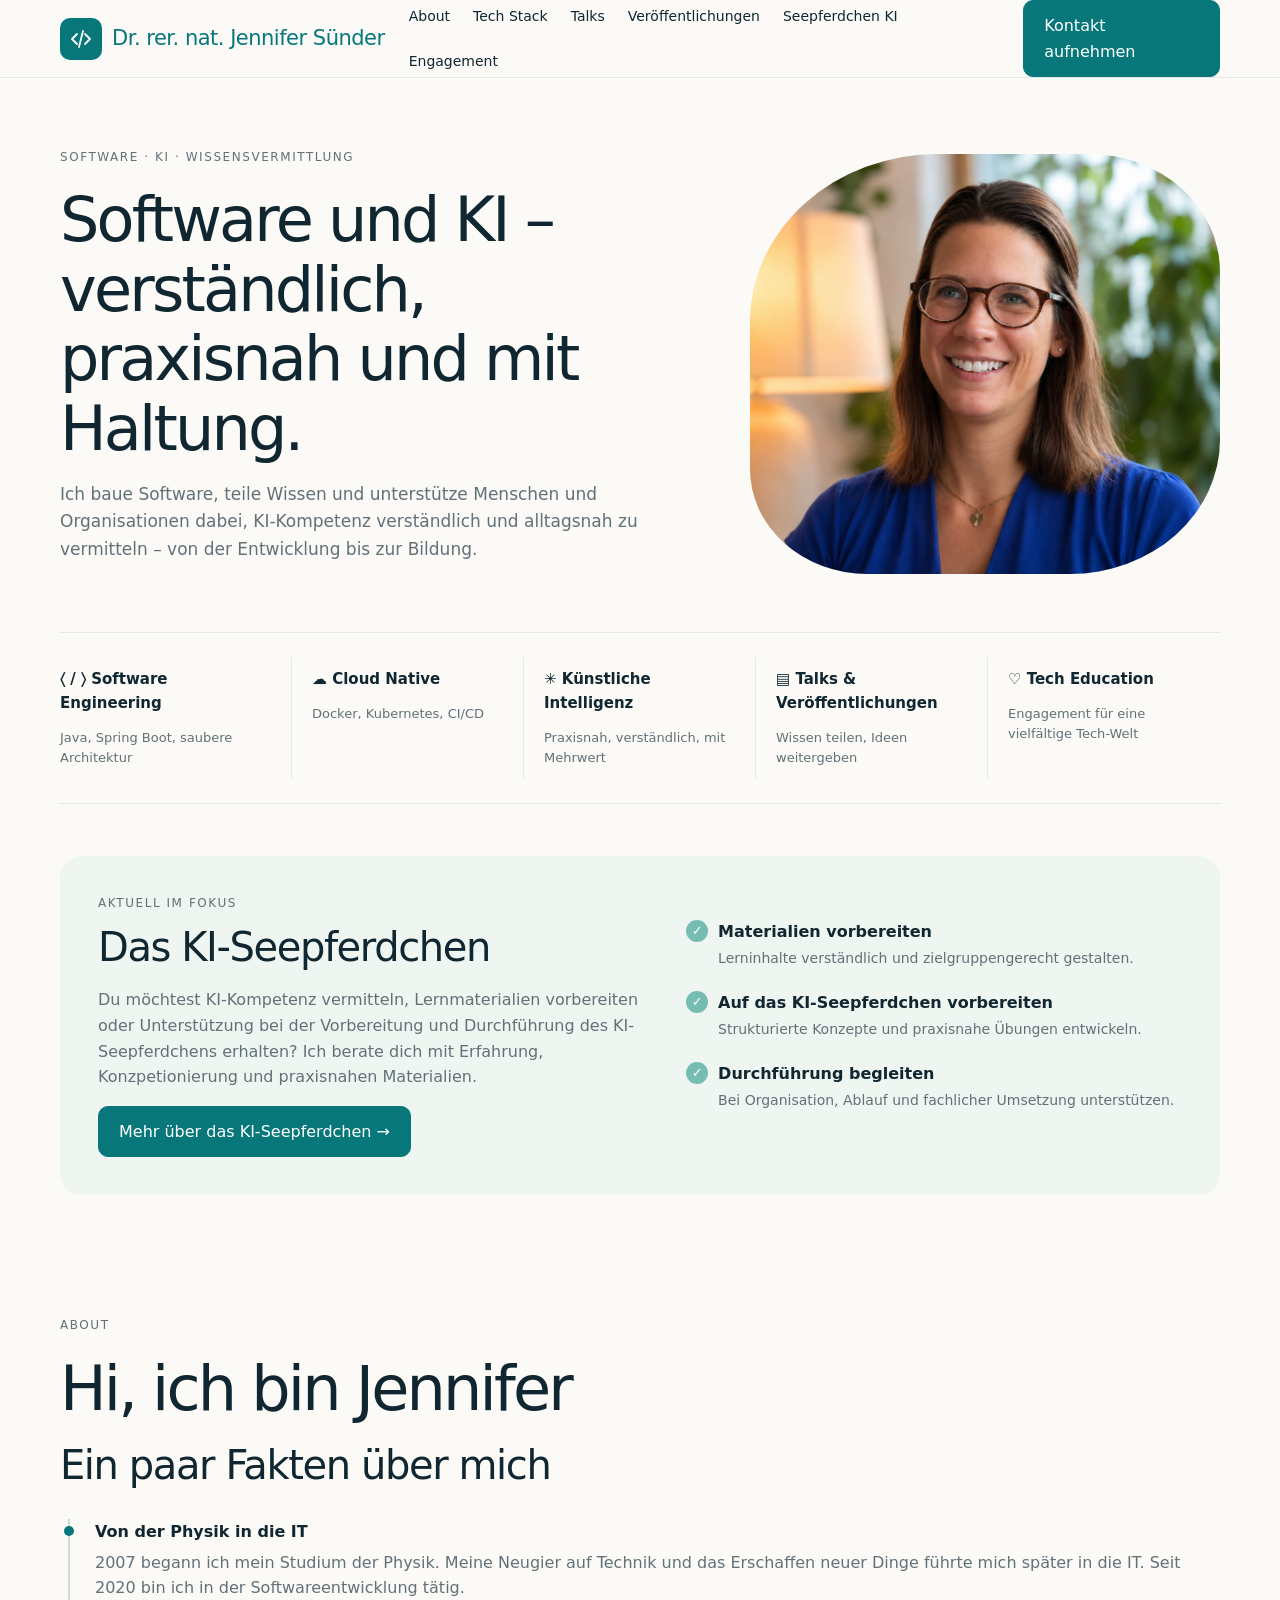
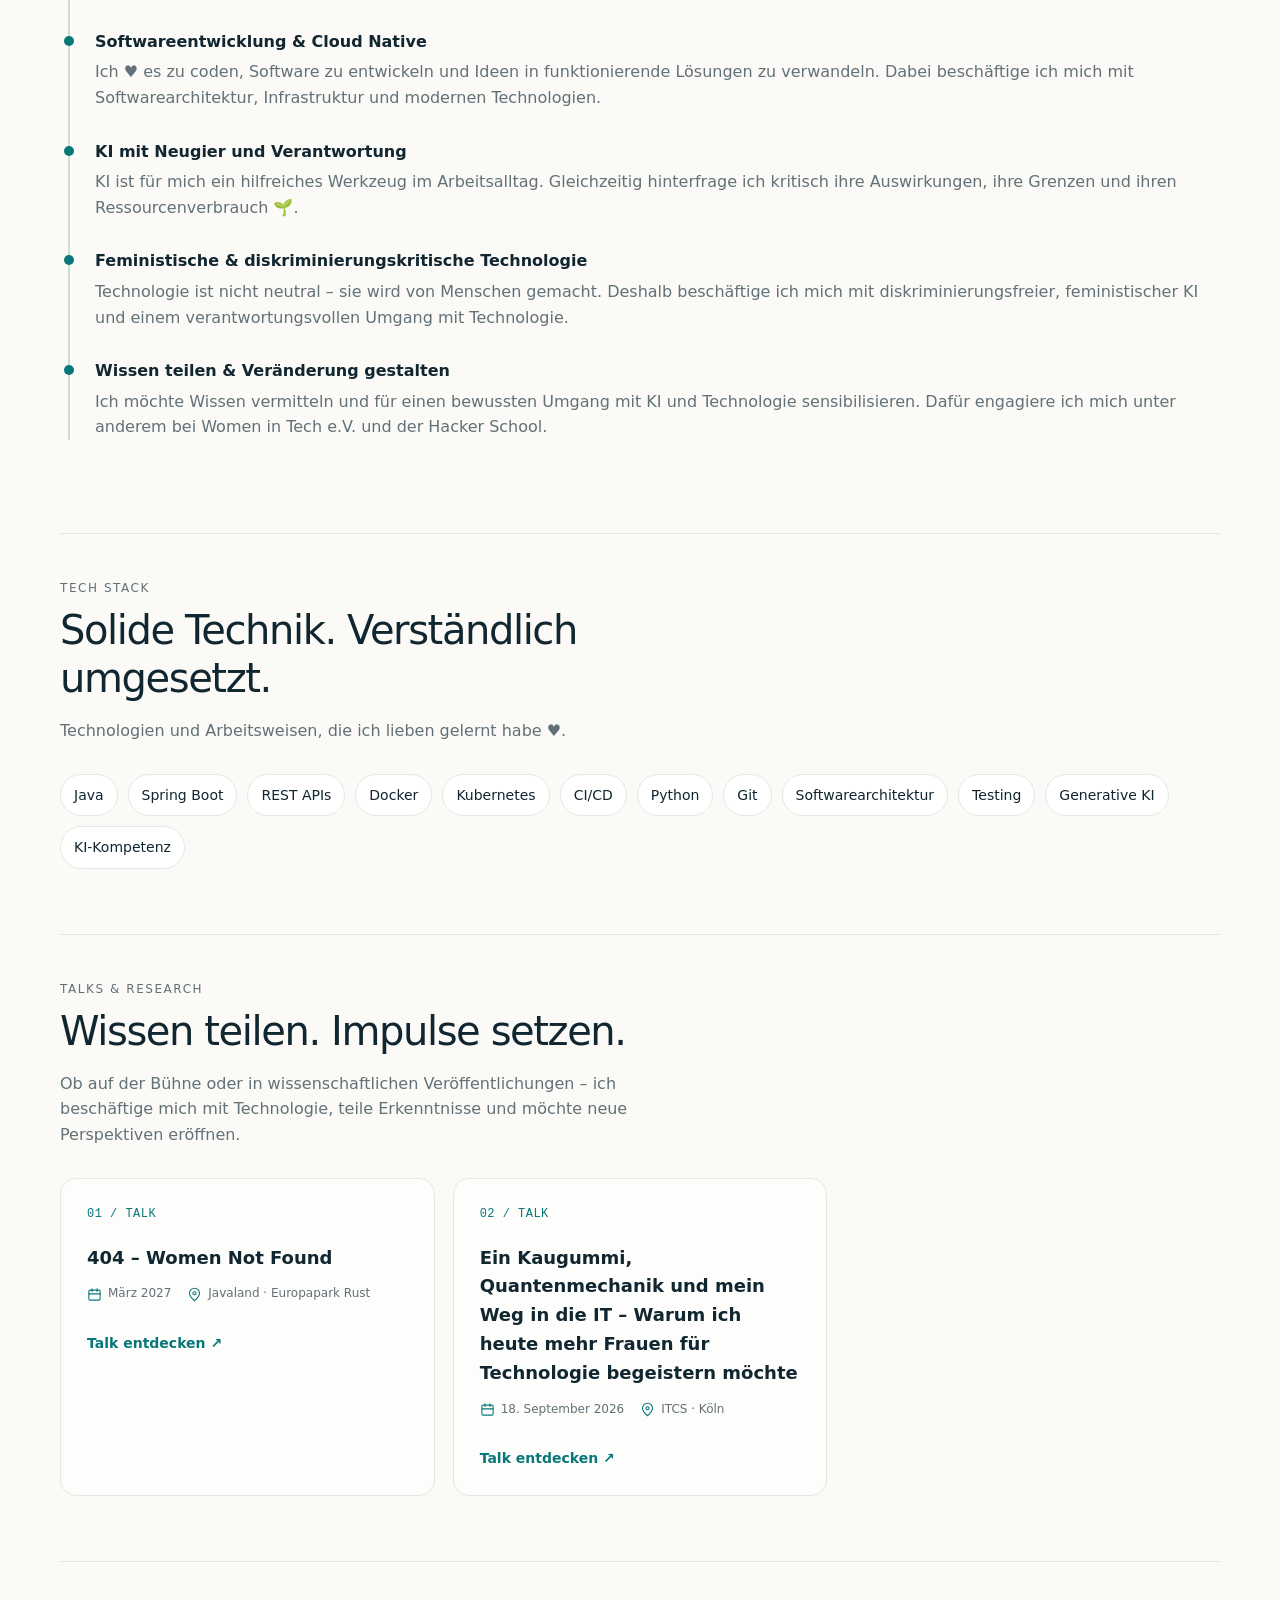
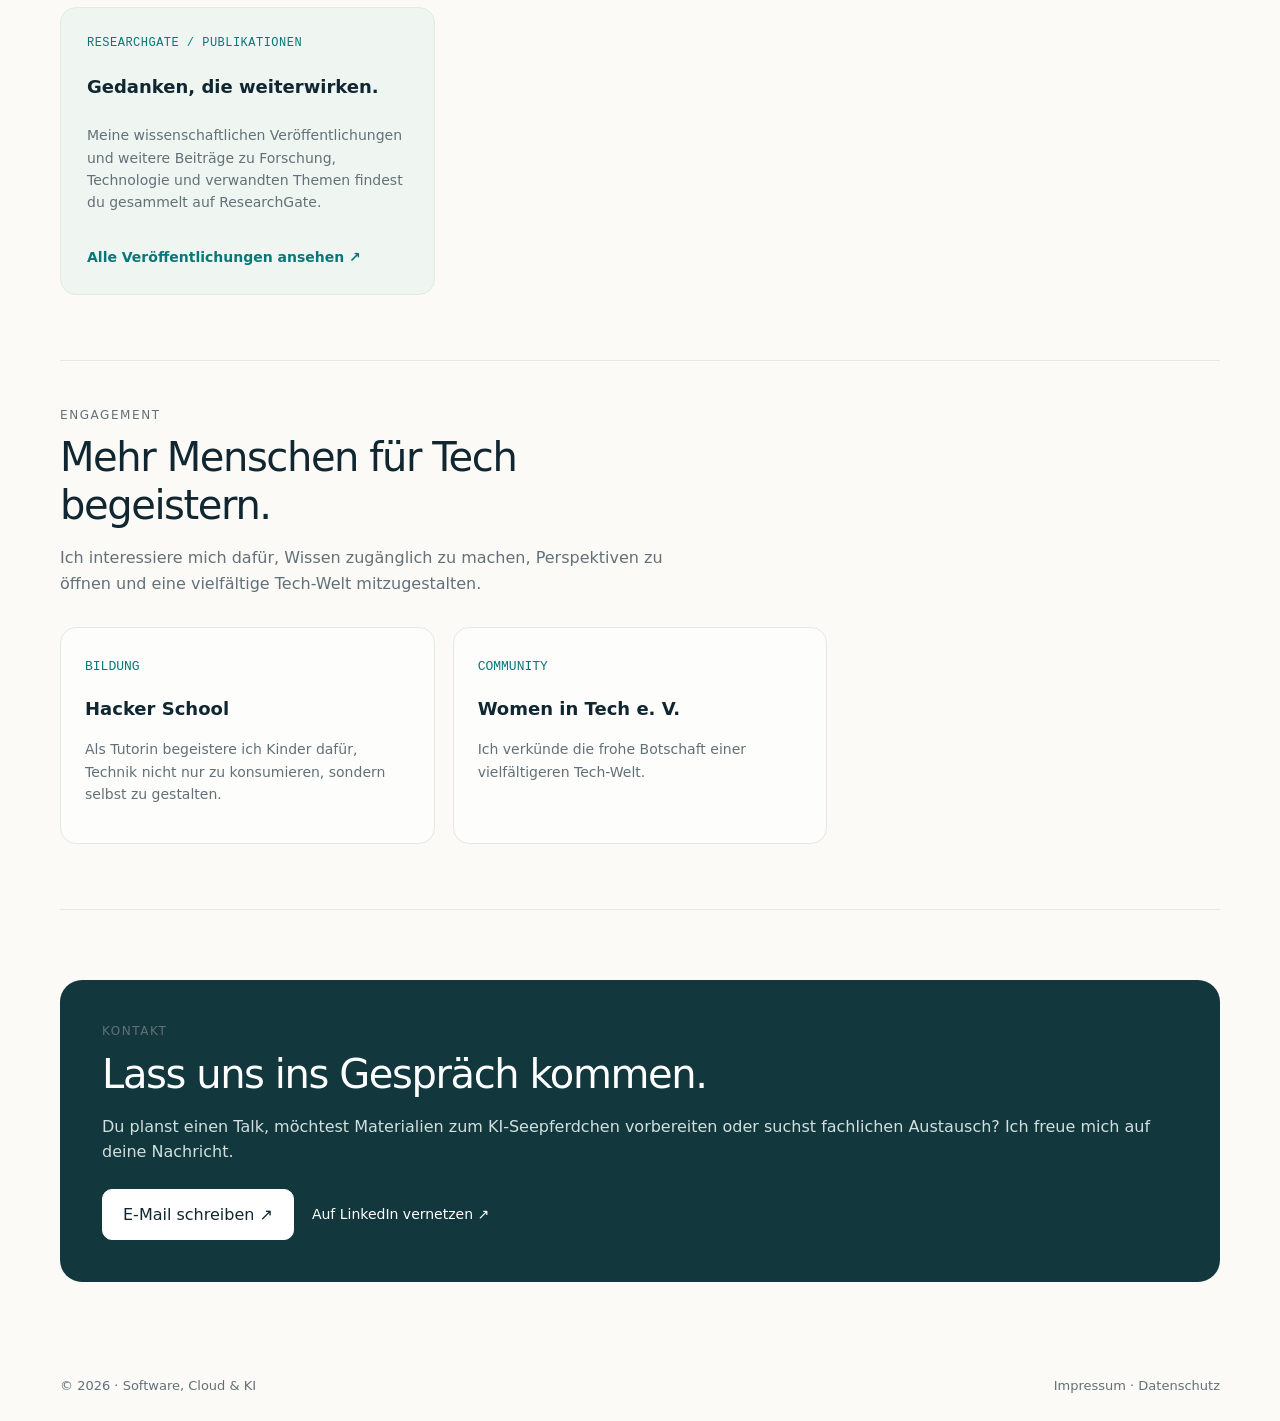
==== src/index.html @ 1e330b7d "Add impressu, dsgvo" ====
<!DOCTYPE html>
<html lang="de">
<head>
    <meta charset="UTF-8"/>
    <meta name="viewport" content="width=device-width, initial-scale=1.0"/>
    <meta name="description" content="Software und KI – verständlich, praxisnah und mit Haltung."/>
    <title>Software & KI | Persönliche Website</title>
    <style>
        :root {
            --bg: #fbfaf7;
            --ink: #102630;
            --muted: #627178;
            --teal: #08777a;
            --teal-dark: #075c60;
            --line: #e4e9e6;
            --soft: #eff5f1;
            --radius: 22px;
        }

        * {
            box-sizing: border-box;
        }

        html {
            scroll-behavior: smooth;
        }

        body {
            margin: 0;
            background: var(--bg);
            color: var(--ink);
            font-family: Inter, system-ui, -apple-system, sans-serif;
            line-height: 1.6;
        }

        a {
            color: inherit;
            text-decoration: none;
        }

        .container {
            width: min(1160px, calc(100% - 40px));
            margin-inline: auto;
        }

        header {
            position: sticky;
            top: 0;
            z-index: 10;
            background: rgba(251, 250, 247, .94);
            border-bottom: 1px solid var(--line);
            backdrop-filter: blur(12px);
        }

        nav {
            min-height: 76px;
            display: flex;
            align-items: center;
            justify-content: space-between;
            gap: 24px;
        }

        .logo {
            display: inline-flex;
            align-items: center;
            gap: 10px;
            text-decoration: none;
            color: var(--ink);
        }

        .logo-icon {
            width: 42px;
            height: 42px;
            display: grid;
            place-items: center;
            flex-shrink: 0;
            background: var(--teal);
            color: #fff;
            border-radius: 10px;
            transition: background 0.2s, transform 0.2s;
        }

        .logo:hover .logo-icon {
            background: var(--teal-dark);
            transform: translateY(-1px);
        }

        .logo-name {
            font-family: inherit;
            font-size: 21px;
            font-weight: 350;
            letter-spacing: -0.5px;
            white-space: nowrap;
            color: var(--teal);
        }

        .logo:focus-visible {
            outline: 2px solid var(--teal);
            outline-offset: 4px;
            border-radius: 4px;
        }

        @media (max-width: 600px) {
            .logo-icon {
                width: 36px;
                height: 36px;
            }

            .logo-icon svg {
                width: 21px;
                height: 21px;
            }

        }

        .nav-links {
            display: flex;
            flex-wrap: wrap;
            gap: 23px;
            font-size: 14px;
        }

        .nav-links a:hover {
            color: var(--teal);
        }

        .button {
            display: inline-flex;
            align-items: center;
            justify-content: center;
            gap: 10px;
            padding: 12px 20px;
            border: 1px solid var(--teal);
            border-radius: 10px;
            background: var(--teal);
            color: white;
            font: inherit;
            transition: background .2s, transform .2s;
        }

        .button:hover {
            background: var(--teal-dark);
            transform: translateY(-1px);
        }

        .button.secondary {
            background: transparent;
            color: var(--ink);
            border-color: #8c999a;
        }

        .button.secondary:hover {
            background: var(--soft);
        }

        .hero {
            display: grid;
            grid-template-columns: 1.15fr .85fr;
            gap: 55px;
            align-items: center;
            padding-block: 70px 52px;
        }

        .eyebrow {
            color: var(--muted);
            font-size: 12px;
            letter-spacing: .13em;
            text-transform: uppercase;
        }

        h1 {
            max-width: 700px;
            margin: 18px 0;
            font-size: clamp(38px, 5vw, 62px);
            font-weight: 500;
            letter-spacing: -.045em;
            line-height: 1.12;
        }

        h2 {
            margin: 8px 0 14px;
            font-size: clamp(28px, 3.5vw, 40px);
            font-weight: 500;
            letter-spacing: -.035em;
            line-height: 1.2;
        }

        h3 {
            font-size: 18px;
            font-weight: 600;
        }

        p {
            color: var(--muted);
        }

        .hero-copy > p {
            max-width: 600px;
            font-size: 17px;
        }

        .actions {
            display: flex;
            flex-wrap: wrap;
            gap: 12px;
            margin-top: 25px;
        }

        .portrait {
            height: 420px;
            overflow: hidden;
            border-radius: 40% 28% 32% 25%;
            background: #e6ece5;
        }

        .portrait img {
            width: 100%;
            height: 100%;
            display: block;
            object-fit: cover;
            object-position: center;
        }

        .portrait span {
            display: block;
            font-size: 64px;
            margin-bottom: 12px;
        }

        .portrait small {
            color: #4f6e6c;
        }

        .topics {
            display: grid;
            grid-template-columns: repeat(5, 1fr);
            border-block: 1px solid var(--line);
            padding-block: 24px;
            margin-bottom: 52px;
        }

        .topic {
            padding: 10px 20px;
            border-right: 1px solid var(--line);
        }

        .topic:first-child {
            padding-left: 0;
        }

        .topic:last-child {
            border: 0;
        }

        .topic strong {
            display: block;
            font-size: 15px;
        }

        .topic p {
            margin-bottom: 0;
            font-size: 13px;
        }

        section {
            scroll-margin-top: 100px;
        }

        .feature {
            display: grid;
            grid-template-columns: 1.05fr .95fr;
            gap: 40px;
            align-items: center;
            padding: 38px;
            border-radius: var(--radius);
            background: var(--soft);
            margin-bottom: 76px;
        }

        .feature h2 {
            margin-top: 10px;
        }

        .feature-list {
            list-style: none;
            padding: 0;
            margin: 0;
        }

        .feature-list li {
            position: relative;
            padding: 0 0 20px 32px;
        }

        .feature-list li::before {
            content: "✓";
            position: absolute;
            left: 0;
            top: 1px;
            display: grid;
            place-items: center;
            width: 22px;
            height: 22px;
            border-radius: 50%;
            background: #75bdb1;
            color: white;
            font-size: 13px;
        }

        .feature-list strong {
            display: block;
        }

        .feature-list span {
            color: var(--muted);
            font-size: 14px;
        }

        .section {
            padding-block: 45px 65px;
            border-bottom: 1px solid var(--line);
        }

        .section-intro {
            max-width: 650px;
            margin-bottom: 30px;
        }

        .cards {
            display: grid;
            grid-template-columns: repeat(3, 1fr);
            gap: 18px;
        }

        .card {
            padding: 24px;
            border: 1px solid var(--line);
            border-radius: 16px;
            background: rgba(255, 255, 255, .45);
        }

        .card .number {
            color: var(--teal);
            font-family: monospace;
            font-size: 13px;
        }

        .card h3 {
            margin-bottom: 8px;
        }

        .card p {
            font-size: 14px;
        }

        .tags {
            display: flex;
            flex-wrap: wrap;
            gap: 10px;
        }

        .tag {
            padding: 9px 13px;
            border: 1px solid var(--line);
            border-radius: 99px;
            font-size: 14px;
            background: white;
        }

        .timeline {
            border-left: 2px solid #c9ddd5;
            margin-left: 8px;
            padding-left: 25px;
        }

        .timeline article {
            position: relative;
            margin-bottom: 28px;
        }

        .timeline article::before {
            content: "";
            position: absolute;
            width: 10px;
            height: 10px;
            left: -31px;
            top: 7px;
            border-radius: 50%;
            background: var(--teal);
        }

        .timeline strong {
            display: block;
        }

        .timeline p {
            margin-top: 5px;
        }

        .knowledge-grid {
            display: grid;
            grid-template-columns: repeat(3, minmax(0, 1fr));
            gap: 18px;
        }

        .knowledge-card {
            display: flex;
            flex-direction: column;
            align-items: flex-start;
            padding: 26px;
            border: 1px solid var(--line);
            border-radius: 16px;
            background: rgba(255, 255, 255, 0.45);
        }

        .knowledge-card .number {
            color: var(--teal);
            font-family: monospace;
            font-size: 12px;
            letter-spacing: 0.04em;
        }

        .knowledge-card h3 {
            margin: 20px 0 8px;
        }

        .knowledge-card p {
            font-size: 14px;
            flex-grow: 1;
        }

        .text-link {
            display: inline-block;
            margin-top: 18px;
            color: var(--teal);
            font-size: 14px;
            font-weight: 600;
        }

        .text-link:hover {
            color: var(--teal-dark);
            text-decoration: underline;
            text-underline-offset: 4px;
        }

        .research-card {
            background: var(--soft);
        }

        @media (max-width: 850px) {
            .knowledge-grid {
                grid-template-columns: 1fr 1fr;
            }

            .research-card {
                grid-column: 1 / -1;
            }
        }

        @media (max-width: 600px) {
            .knowledge-grid {
                grid-template-columns: 1fr;
            }

            .research-card {
                grid-column: auto;
            }
        }

        .talk-meta {
            display: flex;
            flex-wrap: wrap;
            gap: 8px 16px;
            margin: 4px 0 10px;
        }

        .talk-meta span {
            display: inline-flex;
            align-items: center;
            gap: 6px;
            color: var(--muted);
            font-size: 12px;
        }

        .talk-meta svg {
            width: 15px;
            height: 15px;
            flex-shrink: 0;
            fill: none;
            stroke: var(--teal);
            stroke-width: 1.7;
            stroke-linecap: round;
            stroke-linejoin: round;
        }

        .contact {
            margin-block: 70px;
            padding: 42px;
            border-radius: var(--radius);
            background: #12373d;
            color: white;
        }

        .contact h2 {
            max-width: 650px;
        }

        .contact p {
            color: #d0e0df;
        }

        .contact .button {
            background: white;
            color: var(--ink);
            border-color: white;
        }

        footer {
            display: flex;
            justify-content: space-between;
            gap: 20px;
            padding-block: 24px;
            color: var(--muted);
            font-size: 13px;
        }

        .menu-toggle {
            display: none;
            border: 1px solid var(--line);
            border-radius: 8px;
            background: transparent;
            padding: 8px 12px;
            font: inherit;
        }

        @media (max-width: 850px) {
            .nav-links {
                gap: 12px;
            }

            .nav-contact {
                display: none;
            }

            .hero {
                grid-template-columns: 1fr;
                gap: 30px;
            }

            .portrait {
                min-height: 250px;
            }

            .topics {
                grid-template-columns: repeat(2, 1fr);
            }

            .topic {
                border-right: 0;
                padding: 15px;
            }

            .feature {
                grid-template-columns: 1fr;
                padding: 26px;
            }

            .cards {
                grid-template-columns: 1fr 1fr;
            }
        }

        @media (max-width: 600px) {
            .menu-toggle {
                display: block;
            }

            nav {
                flex-wrap: wrap;
                padding-block: 12px;
            }

            .nav-links {
                display: none;
                width: 100%;
                flex-direction: column;
                padding: 12px 0;
            }

            .nav-links.open {
                display: flex;
            }

            .hero {
                padding-top: 42px;
            }

            .topics {
                grid-template-columns: 1fr 1fr;
            }

            .cards {
                grid-template-columns: 1fr;
            }

            .contact {
                padding: 28px;
            }

            footer {
                flex-direction: column;
            }
        }

        @media (prefers-reduced-motion: reduce) {
            *, *::before, *::after {
                scroll-behavior: auto !important;
                transition: none !important;
            }
        }

        .contact-links {
            display: flex;
            flex-wrap: wrap;
            align-items: center;
            gap: 18px;
            margin-top: 24px;
        }

        .contact-linkedin {
            color: #fff;
            font-size: 14px;
            font-weight: 500;
            text-underline-offset: 4px;
        }

        .contact-linkedin:hover {
            text-decoration: underline;
        }
    </style>
</head>
<body>
<header>
    <nav class="container" aria-label="Hauptnavigation">
        <a class="logo" href="#start" aria-label="Startseite">
        <span class="logo-icon" aria-hidden="true">
    <svg
            xmlns="http://www.w3.org/2000/svg"
            width="24"
            height="24"
            viewBox="0 0 24 24"
            fill="none"
            stroke="currentColor"
            stroke-width="1.8"
            stroke-linecap="round"
            stroke-linejoin="round"
    >
      <polyline points="8 17 3 12 8 7"></polyline>
      <polyline points="16 7 21 12 16 17"></polyline>
      <line x1="14" y1="4" x2="10" y2="20"></line>
    </svg>
  </span>
            <span class="logo-name">Dr. rer. nat. Jennifer Sünder</span></a>
        <button class="menu-toggle" id="menuToggle"
                aria-expanded="false" aria-controls="navLinks">Menü ☰
        </button>
        <div class="nav-links" id="navLinks">
            <a href="#about">About</a>
            <a href="#tech">Tech Stack</a>
            <a href="#wissen">Talks</a>
            <a href="#publikationen">Veröffentlichungen</a>
            <a href="#seepferdchen">Seepferdchen KI</a>
            <a href="#engagement">Engagement</a>
        </div>
        <a class="button nav-contact" href="#kontakt">Kontakt aufnehmen</a>
    </nav>
</header>

<main>
    <div class="container" id="start">
        <section class="hero">
            <div class="hero-copy">
                <div class="eyebrow">Software · KI · Wissensvermittlung</div>
                <h1>Software und KI – verständlich, praxisnah und mit Haltung.</h1>
                <p>Ich baue Software, teile Wissen und unterstütze Menschen und Organisationen dabei, KI-Kompetenz verständlich und alltagsnah zu
                    vermitteln – von der Entwicklung bis zur Bildung.</p>
            </div>
            <div class="portrait">
                <img src="assets/portrait.jpg" alt="Portrait von mir."/>
            </div>
        </section>

        <div class="topics" aria-label="Themenschwerpunkte">
            <div class="topic"><strong>〈 / 〉 Software Engineering</strong>
                <p>Java, Spring Boot, saubere Architektur</p></div>
            <div class="topic"><strong>☁ Cloud Native</strong>
                <p>Docker, Kubernetes, CI/CD</p></div>
            <div class="topic"><strong>✳ Künstliche Intelligenz</strong>
                <p>Praxisnah, verständlich, mit Mehrwert</p></div>
            <div class="topic"><strong>▤ Talks & Veröffentlichungen</strong>
                <p>Wissen teilen, Ideen weitergeben</p></div>
            <div class="topic"><strong>♡ Tech Education</strong>
                <p>Engagement für eine vielfältige Tech-Welt</p></div>
        </div>

        <section class="feature" id="seepferdchen">
            <div>
                <div class="eyebrow">Aktuell im Fokus</div>
                <h2>Das KI-Seepferdchen</h2>
                <p>Du möchtest KI-Kompetenz vermitteln, Lernmaterialien vorbereiten oder Unterstützung bei der Vorbereitung und Durchführung des
                    KI-Seepferdchens erhalten? Ich berate dich mit Erfahrung, Konzpetionierung und praxisnahen Materialien.</p>
                <a class="button" href="#kontakt">Mehr über das KI-Seepferdchen →</a>
            </div>
            <ul class="feature-list">
                <li><strong>Materialien vorbereiten</strong><span>Lerninhalte verständlich und zielgruppengerecht gestalten.</span></li>
                <li><strong>Auf das KI-Seepferdchen vorbereiten</strong><span>Strukturierte Konzepte und praxisnahe Übungen entwickeln.</span></li>
                <li><strong>Durchführung begleiten</strong><span>Bei Organisation, Ablauf und fachlicher Umsetzung unterstützen.</span></li>
            </ul>
        </section>

        <section class="section" id="about">
            <div class="section-intro">
                <div class="eyebrow">About</div>
                <h1>Hi, ich bin Jennifer</h1>
                <h2>Ein paar Fakten über mich</h2>
            </div>
            <div class="timeline">
                <article>
                    <strong>Von der Physik in die IT</strong>
                    <p>
                        2007 begann ich mein Studium der Physik. Meine Neugier auf Technik
                        und das Erschaffen neuer Dinge führte mich später in die IT.
                        Seit 2020 bin ich in der Softwareentwicklung tätig.
                    </p>
                </article>

                <article>
                    <strong>Softwareentwicklung & Cloud Native</strong>
                    <p>
                        Ich &hearts; es zu coden, Software zu entwickeln und Ideen in
                        funktionierende Lösungen zu verwandeln. Dabei beschäftige ich
                        mich mit Softwarearchitektur, Infrastruktur und modernen
                        Technologien.
                    </p>
                </article>

                <article>
                    <strong>KI mit Neugier und Verantwortung</strong>
                    <p>
                        KI ist für mich ein hilfreiches Werkzeug im Arbeitsalltag.
                        Gleichzeitig hinterfrage ich kritisch ihre Auswirkungen,
                        ihre Grenzen und ihren Ressourcenverbrauch &#127793;.
                    </p>
                </article>

                <article>
                    <strong>Feministische & diskriminierungskritische Technologie</strong>
                    <p>
                        Technologie ist nicht neutral – sie wird von Menschen gemacht.
                        Deshalb beschäftige ich mich mit diskriminierungsfreier,
                        feministischer KI und einem verantwortungsvollen Umgang mit
                        Technologie.
                    </p>
                </article>

                <article>
                    <strong>Wissen teilen & Veränderung gestalten</strong>
                    <p>
                        Ich möchte Wissen vermitteln und für einen bewussten Umgang
                        mit KI und Technologie sensibilisieren. Dafür engagiere ich mich unter anderem
                        bei Women in Tech e.V. und der Hacker School.
                    </p>
                </article>
            </div>
        </section>

        <section class="section" id="tech">
            <div class="section-intro">
                <div class="eyebrow">Tech Stack</div>
                <h2>Solide Technik. Verständlich umgesetzt.</h2>
                <p>Technologien und Arbeitsweisen, die ich lieben gelernt habe &hearts;.</p>
            </div>
            <div class="tags">
                <span class="tag">Java</span><span class="tag">Spring Boot</span>
                <span class="tag">REST APIs</span><span class="tag">Docker</span>
                <span class="tag">Kubernetes</span><span class="tag">CI/CD</span>
                <span class="tag">Python</span><span class="tag">Git</span>
                <span class="tag">Softwarearchitektur</span><span class="tag">Testing</span>
                <span class="tag">Generative KI</span><span class="tag">KI-Kompetenz</span>
            </div>
        </section>


        <section class="section" id="wissen">
            <div class="section-intro">
                <div class="eyebrow">Talks & Research</div>
                <h2>Wissen teilen. Impulse setzen.</h2>
                <p>
                    Ob auf der Bühne oder in wissenschaftlichen Veröffentlichungen –
                    ich beschäftige mich mit Technologie, teile Erkenntnisse und
                    möchte neue Perspektiven eröffnen.
                </p>
            </div>

            <div class="knowledge-grid">
                <article class="knowledge-card">
                    <span class="number">01 / TALK</span>

                    <h3>404 – Women Not Found</h3>

                    <div class="talk-meta">
              <span><svg viewBox="0 0 24 24" aria-hidden="true">
                  <rect x="3" y="5" width="18" height="16" rx="2"/>
                  <path d="M16 3v4M8 3v4M3 11h18"/></svg>März 2027</span>
                        <span><svg viewBox="0 0 24 24" aria-hidden="true">
                <path d="M20 10c0 5-8 12-8 12S4 15 4 10a8 8 0 1 1 16 0Z"/>
                <circle cx="12" cy="10" r="2.5"/></svg>Javaland · Europapark Rust</span>
                    </div>

                    <a href="https://www.javaland.eu/de/home/"
                       class="text-link">
                        Talk entdecken ↗
                    </a>
                </article>
                <article class="knowledge-card">
                    <span class="number">02 / TALK</span>

                    <h3>Ein Kaugummi, Quantenmechanik und mein Weg in die IT – Warum ich heute mehr Frauen für Technologie begeistern möchte</h3>

                    <div class="talk-meta">
              <span>
                <svg viewBox="0 0 24 24" aria-hidden="true">
                  <rect x="3" y="5" width="18" height="16" rx="2"/>
                  <path d="M16 3v4M8 3v4M3 11h18"/>
                </svg>
                18. September 2026
              </span>

                        <span>
              <svg viewBox="0 0 24 24" aria-hidden="true">
                <path d="M20 10c0 5-8 12-8 12S4 15 4 10a8 8 0 1 1 16 0Z"/>
                <circle cx="12" cy="10" r="2.5"/>
              </svg>
              ITCS · Köln
            </span>
                    </div>

                    <a href="https://it-cs.io/events/recap-kl26/"
                       class="text-link">
                        Talk entdecken ↗
                    </a>
                </article>
            </div>
        </section>

        <section class="section" id="publikationen">
            <div class="knowledge-grid">
                <article class="knowledge-card research-card">
                    <span class="number">RESEARCHGATE / PUBLIKATIONEN</span>
                    <h3>Gedanken, die weiterwirken.</h3>
                    <p>
                        Meine wissenschaftlichen Veröffentlichungen und weitere
                        Beiträge zu Forschung, Technologie und verwandten Themen
                        findest du gesammelt auf ResearchGate.
                    </p>
                    <a
                            href="https://www.researchgate.net/profile/Jennifer-Arps"
                            class="text-link"
                            target="_blank"
                            rel="noopener noreferrer"
                    >
                        Alle Veröffentlichungen ansehen ↗
                    </a>
                </article>
            </div>
        </section>

        <section class="section" id="engagement">
            <div class="section-intro">
                <div class="eyebrow">Engagement</div>
                <h2>Mehr Menschen für Tech begeistern.</h2>
                <p>Ich interessiere mich dafür, Wissen zugänglich zu machen, Perspektiven zu öffnen und eine vielfältige Tech-Welt mitzugestalten.</p>
            </div>
            <div class="cards">
                <article class="card"><span class="number">BILDUNG</span>
                    <h3><a href="https://hacker-school.de/" target="_blank">Hacker School</a></h3>
                    <p>Als Tutorin begeistere ich Kinder dafür, Technik nicht nur zu konsumieren, sondern selbst zu gestalten.</p></article>
                <article class="card"><span class="number">COMMUNITY</span>
                    <h3><a href="https://www.womenintechev.de/" target="_blank">Women in Tech e. V.</a></h3>
                    <p>Ich verkünde die frohe Botschaft einer vielfältigeren Tech-Welt.</p></article>
            </div>
        </section>

        <section class="contact" id="kontakt">
            <div class="eyebrow">Kontakt</div>
            <h2>Lass uns ins Gespräch kommen.</h2>
            <p>Du planst einen Talk, möchtest Materialien zum KI-Seepferdchen vorbereiten oder suchst fachlichen Austausch? Ich freue mich auf deine
                Nachricht.</p>
            <div class="contact-links">
                <a class="button" href="mailto:jenni.suender@gmail.com?subject=Anfrage%20zur%20KI-Beratung">E-Mail schreiben ↗</a>
                <a
                        class="contact-linkedin"
                        href="https://www.linkedin.com/in/dr-jennifer-sünder-0b7b80101/"
                        target="_blank"
                        rel="noopener noreferrer"
                >
                    Auf LinkedIn vernetzen ↗
                </a>
            </div>
        </section>
    </div>
</main>

<footer class="container">
    <span>© <span id="year"></span> · Software, Cloud & KI</span>
    <span><a href="impressum.html#impressum">Impressum</a> · <a href="impressum.html#datenschutz">Datenschutz</a></span>
</footer>

<script>
    const menuToggle = document.getElementById("menuToggle");
    const navLinks = document.getElementById("navLinks");

    menuToggle.addEventListener("click", () => {
        const isOpen = navLinks.classList.toggle("open");
        menuToggle.setAttribute("aria-expanded", String(isOpen));
    });

    navLinks.querySelectorAll("a").forEach(link => {
        link.addEventListener("click", () => {
            navLinks.classList.remove("open");
            menuToggle.setAttribute("aria-expanded", "false");
        });
    });

    document.getElementById("year").textContent = new Date().getFullYear();
</script>
</body>
</html>
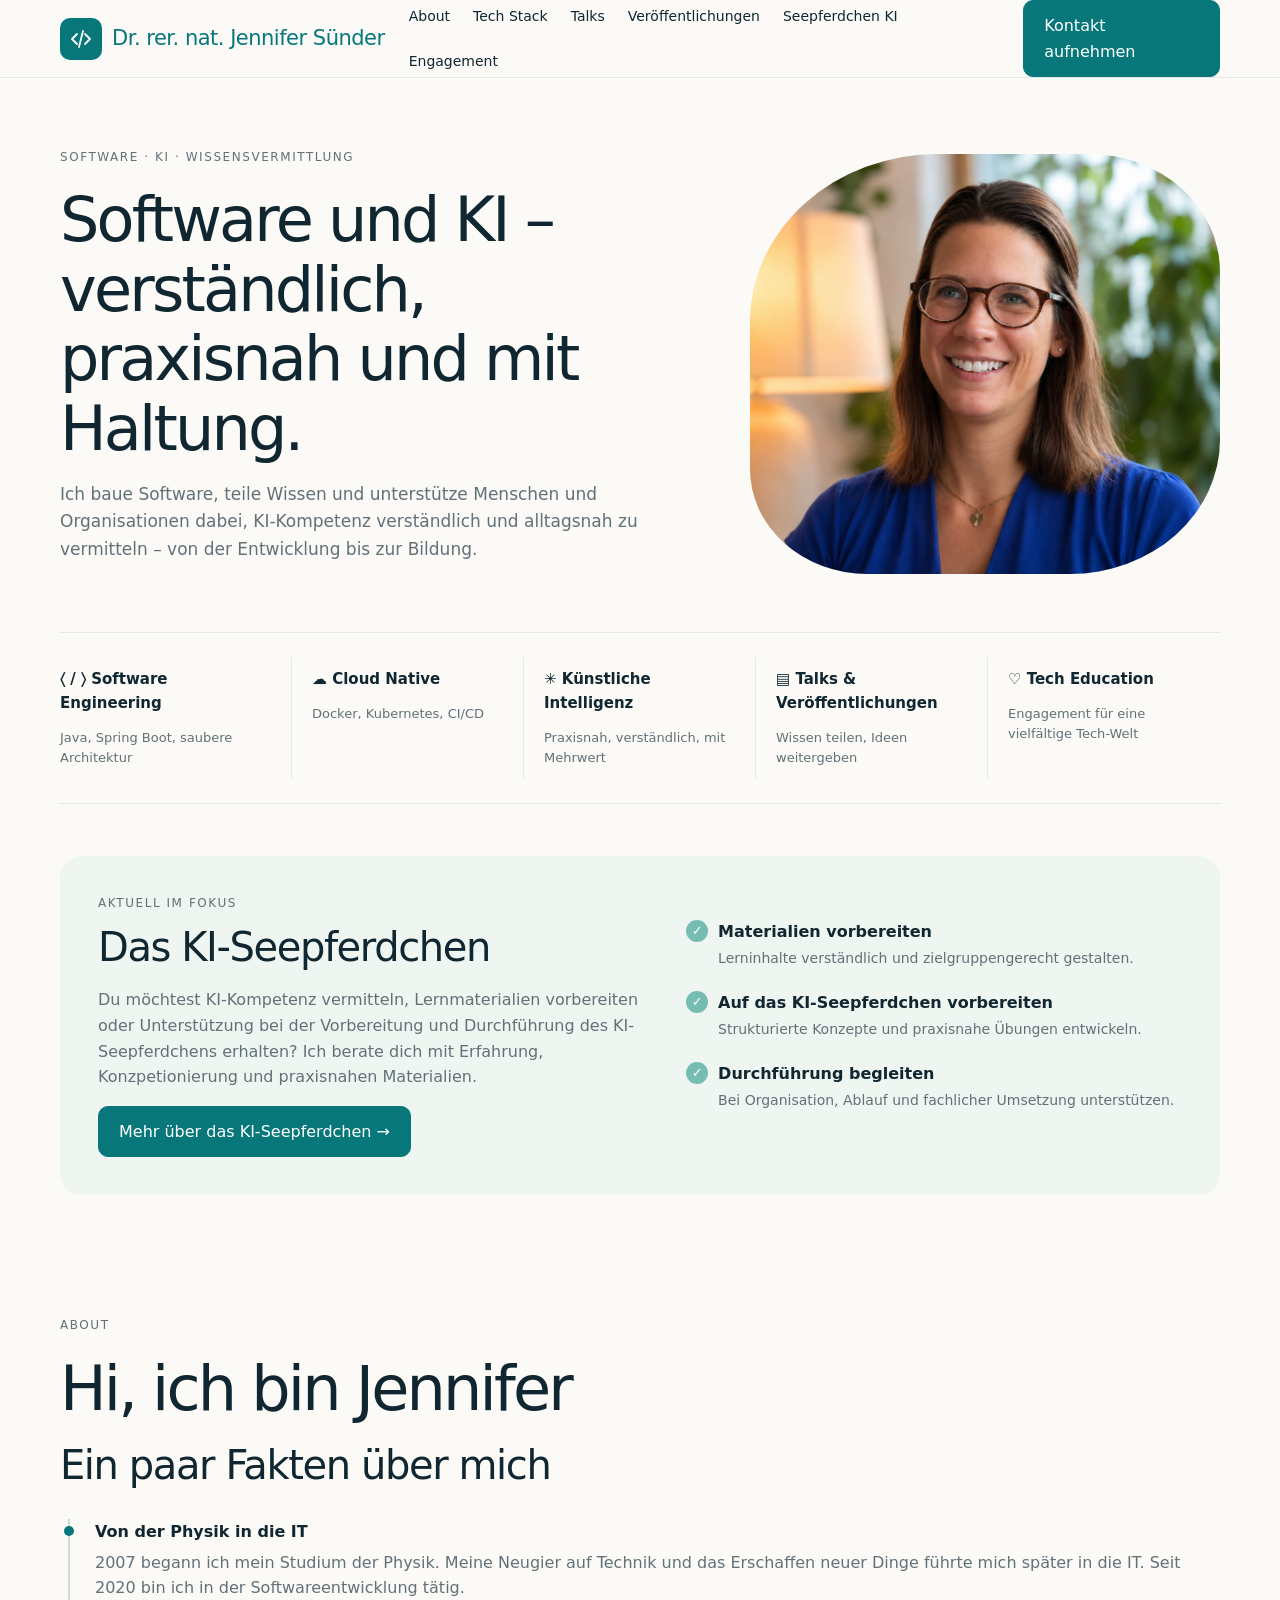
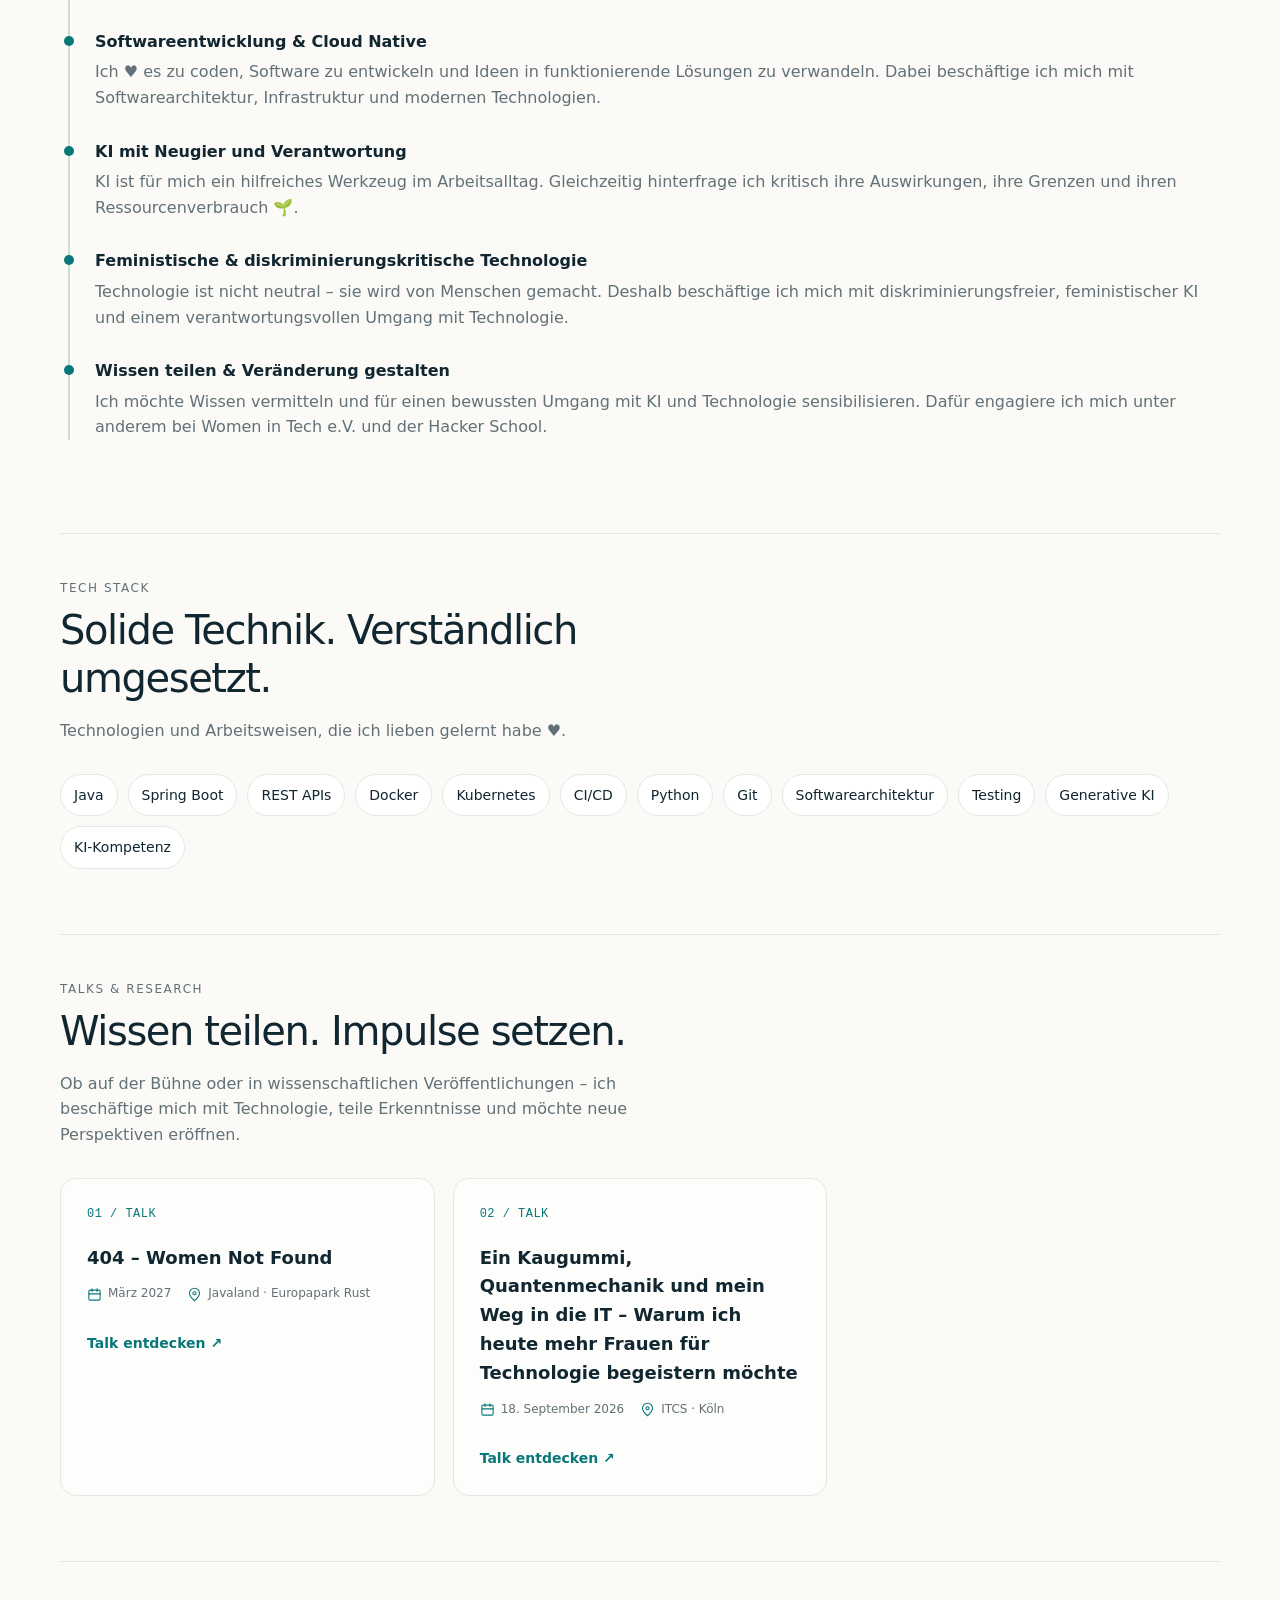
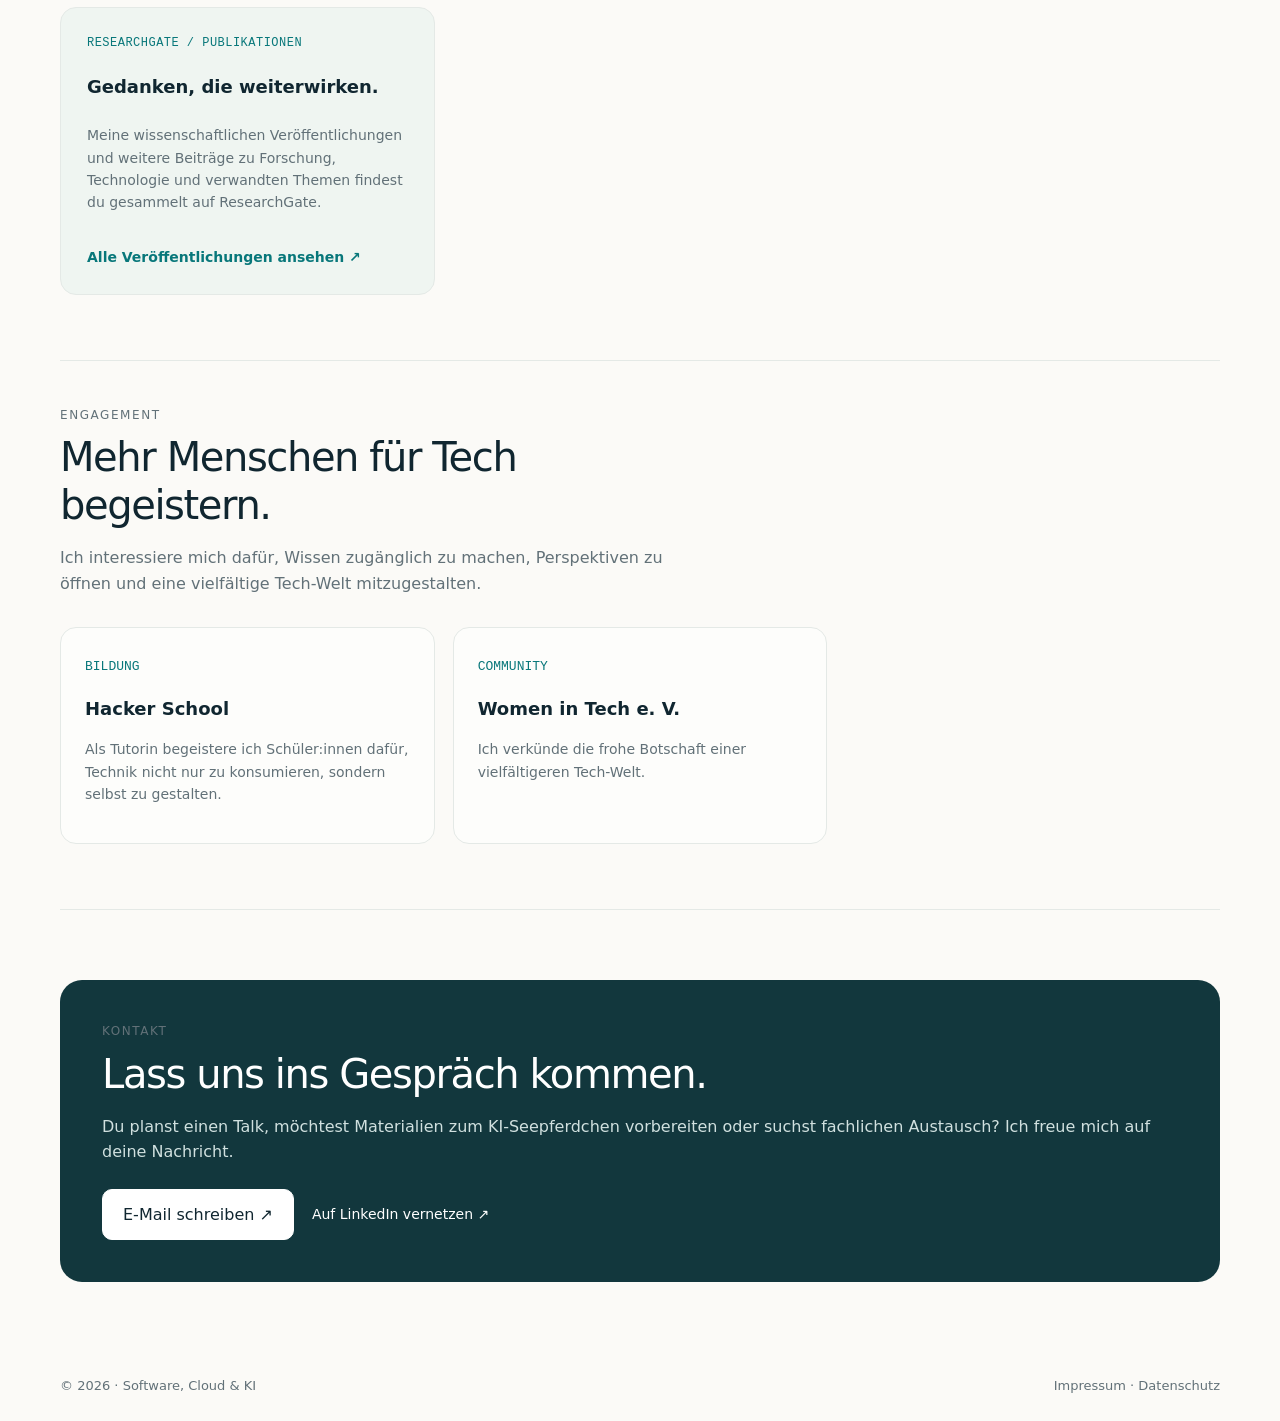
==== commit b3b8dc6c: "Wording." ====
--- a/src/index.html
+++ b/src/index.html
@@ -5,639 +5,8 @@
     <meta name="viewport" content="width=device-width, initial-scale=1.0"/>
     <meta name="description" content="Software und KI – verständlich, praxisnah und mit Haltung."/>
     <title>Software & KI | Persönliche Website</title>
-    <style>
-        :root {
-            --bg: #fbfaf7;
-            --ink: #102630;
-            --muted: #627178;
-            --teal: #08777a;
-            --teal-dark: #075c60;
-            --line: #e4e9e6;
-            --soft: #eff5f1;
-            --radius: 22px;
-        }
-
-        * {
-            box-sizing: border-box;
-        }
-
-        html {
-            scroll-behavior: smooth;
-        }
-
-        body {
-            margin: 0;
-            background: var(--bg);
-            color: var(--ink);
-            font-family: Inter, system-ui, -apple-system, sans-serif;
-            line-height: 1.6;
-        }
-
-        a {
-            color: inherit;
-            text-decoration: none;
-        }
-
-        .container {
-            width: min(1160px, calc(100% - 40px));
-            margin-inline: auto;
-        }
-
-        header {
-            position: sticky;
-            top: 0;
-            z-index: 10;
-            background: rgba(251, 250, 247, .94);
-            border-bottom: 1px solid var(--line);
-            backdrop-filter: blur(12px);
-        }
-
-        nav {
-            min-height: 76px;
-            display: flex;
-            align-items: center;
-            justify-content: space-between;
-            gap: 24px;
-        }
-
-        .logo {
-            display: inline-flex;
-            align-items: center;
-            gap: 10px;
-            text-decoration: none;
-            color: var(--ink);
-        }
-
-        .logo-icon {
-            width: 42px;
-            height: 42px;
-            display: grid;
-            place-items: center;
-            flex-shrink: 0;
-            background: var(--teal);
-            color: #fff;
-            border-radius: 10px;
-            transition: background 0.2s, transform 0.2s;
-        }
-
-        .logo:hover .logo-icon {
-            background: var(--teal-dark);
-            transform: translateY(-1px);
-        }
-
-        .logo-name {
-            font-family: inherit;
-            font-size: 21px;
-            font-weight: 350;
-            letter-spacing: -0.5px;
-            white-space: nowrap;
-            color: var(--teal);
-        }
-
-        .logo:focus-visible {
-            outline: 2px solid var(--teal);
-            outline-offset: 4px;
-            border-radius: 4px;
-        }
-
-        @media (max-width: 600px) {
-            .logo-icon {
-                width: 36px;
-                height: 36px;
-            }
-
-            .logo-icon svg {
-                width: 21px;
-                height: 21px;
-            }
-
-        }
-
-        .nav-links {
-            display: flex;
-            flex-wrap: wrap;
-            gap: 23px;
-            font-size: 14px;
-        }
-
-        .nav-links a:hover {
-            color: var(--teal);
-        }
-
-        .button {
-            display: inline-flex;
-            align-items: center;
-            justify-content: center;
-            gap: 10px;
-            padding: 12px 20px;
-            border: 1px solid var(--teal);
-            border-radius: 10px;
-            background: var(--teal);
-            color: white;
-            font: inherit;
-            transition: background .2s, transform .2s;
-        }
-
-        .button:hover {
-            background: var(--teal-dark);
-            transform: translateY(-1px);
-        }
-
-        .button.secondary {
-            background: transparent;
-            color: var(--ink);
-            border-color: #8c999a;
-        }
-
-        .button.secondary:hover {
-            background: var(--soft);
-        }
-
-        .hero {
-            display: grid;
-            grid-template-columns: 1.15fr .85fr;
-            gap: 55px;
-            align-items: center;
-            padding-block: 70px 52px;
-        }
-
-        .eyebrow {
-            color: var(--muted);
-            font-size: 12px;
-            letter-spacing: .13em;
-            text-transform: uppercase;
-        }
-
-        h1 {
-            max-width: 700px;
-            margin: 18px 0;
-            font-size: clamp(38px, 5vw, 62px);
-            font-weight: 500;
-            letter-spacing: -.045em;
-            line-height: 1.12;
-        }
-
-        h2 {
-            margin: 8px 0 14px;
-            font-size: clamp(28px, 3.5vw, 40px);
-            font-weight: 500;
-            letter-spacing: -.035em;
-            line-height: 1.2;
-        }
-
-        h3 {
-            font-size: 18px;
-            font-weight: 600;
-        }
-
-        p {
-            color: var(--muted);
-        }
-
-        .hero-copy > p {
-            max-width: 600px;
-            font-size: 17px;
-        }
-
-        .actions {
-            display: flex;
-            flex-wrap: wrap;
-            gap: 12px;
-            margin-top: 25px;
-        }
-
-        .portrait {
-            height: 420px;
-            overflow: hidden;
-            border-radius: 40% 28% 32% 25%;
-            background: #e6ece5;
-        }
-
-        .portrait img {
-            width: 100%;
-            height: 100%;
-            display: block;
-            object-fit: cover;
-            object-position: center;
-        }
-
-        .portrait span {
-            display: block;
-            font-size: 64px;
-            margin-bottom: 12px;
-        }
-
-        .portrait small {
-            color: #4f6e6c;
-        }
-
-        .topics {
-            display: grid;
-            grid-template-columns: repeat(5, 1fr);
-            border-block: 1px solid var(--line);
-            padding-block: 24px;
-            margin-bottom: 52px;
-        }
-
-        .topic {
-            padding: 10px 20px;
-            border-right: 1px solid var(--line);
-        }
-
-        .topic:first-child {
-            padding-left: 0;
-        }
-
-        .topic:last-child {
-            border: 0;
-        }
-
-        .topic strong {
-            display: block;
-            font-size: 15px;
-        }
-
-        .topic p {
-            margin-bottom: 0;
-            font-size: 13px;
-        }
-
-        section {
-            scroll-margin-top: 100px;
-        }
-
-        .feature {
-            display: grid;
-            grid-template-columns: 1.05fr .95fr;
-            gap: 40px;
-            align-items: center;
-            padding: 38px;
-            border-radius: var(--radius);
-            background: var(--soft);
-            margin-bottom: 76px;
-        }
-
-        .feature h2 {
-            margin-top: 10px;
-        }
-
-        .feature-list {
-            list-style: none;
-            padding: 0;
-            margin: 0;
-        }
-
-        .feature-list li {
-            position: relative;
-            padding: 0 0 20px 32px;
-        }
-
-        .feature-list li::before {
-            content: "✓";
-            position: absolute;
-            left: 0;
-            top: 1px;
-            display: grid;
-            place-items: center;
-            width: 22px;
-            height: 22px;
-            border-radius: 50%;
-            background: #75bdb1;
-            color: white;
-            font-size: 13px;
-        }
-
-        .feature-list strong {
-            display: block;
-        }
-
-        .feature-list span {
-            color: var(--muted);
-            font-size: 14px;
-        }
-
-        .section {
-            padding-block: 45px 65px;
-            border-bottom: 1px solid var(--line);
-        }
-
-        .section-intro {
-            max-width: 650px;
-            margin-bottom: 30px;
-        }
-
-        .cards {
-            display: grid;
-            grid-template-columns: repeat(3, 1fr);
-            gap: 18px;
-        }
-
-        .card {
-            padding: 24px;
-            border: 1px solid var(--line);
-            border-radius: 16px;
-            background: rgba(255, 255, 255, .45);
-        }
-
-        .card .number {
-            color: var(--teal);
-            font-family: monospace;
-            font-size: 13px;
-        }
-
-        .card h3 {
-            margin-bottom: 8px;
-        }
-
-        .card p {
-            font-size: 14px;
-        }
-
-        .tags {
-            display: flex;
-            flex-wrap: wrap;
-            gap: 10px;
-        }
-
-        .tag {
-            padding: 9px 13px;
-            border: 1px solid var(--line);
-            border-radius: 99px;
-            font-size: 14px;
-            background: white;
-        }
-
-        .timeline {
-            border-left: 2px solid #c9ddd5;
-            margin-left: 8px;
-            padding-left: 25px;
-        }
-
-        .timeline article {
-            position: relative;
-            margin-bottom: 28px;
-        }
-
-        .timeline article::before {
-            content: "";
-            position: absolute;
-            width: 10px;
-            height: 10px;
-            left: -31px;
-            top: 7px;
-            border-radius: 50%;
-            background: var(--teal);
-        }
-
-        .timeline strong {
-            display: block;
-        }
-
-        .timeline p {
-            margin-top: 5px;
-        }
-
-        .knowledge-grid {
-            display: grid;
-            grid-template-columns: repeat(3, minmax(0, 1fr));
-            gap: 18px;
-        }
-
-        .knowledge-card {
-            display: flex;
-            flex-direction: column;
-            align-items: flex-start;
-            padding: 26px;
-            border: 1px solid var(--line);
-            border-radius: 16px;
-            background: rgba(255, 255, 255, 0.45);
-        }
-
-        .knowledge-card .number {
-            color: var(--teal);
-            font-family: monospace;
-            font-size: 12px;
-            letter-spacing: 0.04em;
-        }
-
-        .knowledge-card h3 {
-            margin: 20px 0 8px;
-        }
-
-        .knowledge-card p {
-            font-size: 14px;
-            flex-grow: 1;
-        }
-
-        .text-link {
-            display: inline-block;
-            margin-top: 18px;
-            color: var(--teal);
-            font-size: 14px;
-            font-weight: 600;
-        }
-
-        .text-link:hover {
-            color: var(--teal-dark);
-            text-decoration: underline;
-            text-underline-offset: 4px;
-        }
-
-        .research-card {
-            background: var(--soft);
-        }
-
-        @media (max-width: 850px) {
-            .knowledge-grid {
-                grid-template-columns: 1fr 1fr;
-            }
-
-            .research-card {
-                grid-column: 1 / -1;
-            }
-        }
-
-        @media (max-width: 600px) {
-            .knowledge-grid {
-                grid-template-columns: 1fr;
-            }
-
-            .research-card {
-                grid-column: auto;
-            }
-        }
-
-        .talk-meta {
-            display: flex;
-            flex-wrap: wrap;
-            gap: 8px 16px;
-            margin: 4px 0 10px;
-        }
-
-        .talk-meta span {
-            display: inline-flex;
-            align-items: center;
-            gap: 6px;
-            color: var(--muted);
-            font-size: 12px;
-        }
-
-        .talk-meta svg {
-            width: 15px;
-            height: 15px;
-            flex-shrink: 0;
-            fill: none;
-            stroke: var(--teal);
-            stroke-width: 1.7;
-            stroke-linecap: round;
-            stroke-linejoin: round;
-        }
-
-        .contact {
-            margin-block: 70px;
-            padding: 42px;
-            border-radius: var(--radius);
-            background: #12373d;
-            color: white;
-        }
-
-        .contact h2 {
-            max-width: 650px;
-        }
-
-        .contact p {
-            color: #d0e0df;
-        }
-
-        .contact .button {
-            background: white;
-            color: var(--ink);
-            border-color: white;
-        }
-
-        footer {
-            display: flex;
-            justify-content: space-between;
-            gap: 20px;
-            padding-block: 24px;
-            color: var(--muted);
-            font-size: 13px;
-        }
-
-        .menu-toggle {
-            display: none;
-            border: 1px solid var(--line);
-            border-radius: 8px;
-            background: transparent;
-            padding: 8px 12px;
-            font: inherit;
-        }
-
-        @media (max-width: 850px) {
-            .nav-links {
-                gap: 12px;
-            }
-
-            .nav-contact {
-                display: none;
-            }
-
-            .hero {
-                grid-template-columns: 1fr;
-                gap: 30px;
-            }
-
-            .portrait {
-                min-height: 250px;
-            }
-
-            .topics {
-                grid-template-columns: repeat(2, 1fr);
-            }
-
-            .topic {
-                border-right: 0;
-                padding: 15px;
-            }
-
-            .feature {
-                grid-template-columns: 1fr;
-                padding: 26px;
-            }
-
-            .cards {
-                grid-template-columns: 1fr 1fr;
-            }
-        }
-
-        @media (max-width: 600px) {
-            .menu-toggle {
-                display: block;
-            }
-
-            nav {
-                flex-wrap: wrap;
-                padding-block: 12px;
-            }
-
-            .nav-links {
-                display: none;
-                width: 100%;
-                flex-direction: column;
-                padding: 12px 0;
-            }
-
-            .nav-links.open {
-                display: flex;
-            }
-
-            .hero {
-                padding-top: 42px;
-            }
-
-            .topics {
-                grid-template-columns: 1fr 1fr;
-            }
-
-            .cards {
-                grid-template-columns: 1fr;
-            }
-
-            .contact {
-                padding: 28px;
-            }
-
-            footer {
-                flex-direction: column;
-            }
-        }
-
-        @media (prefers-reduced-motion: reduce) {
-            *, *::before, *::after {
-                scroll-behavior: auto !important;
-                transition: none !important;
-            }
-        }
-
-        .contact-links {
-            display: flex;
-            flex-wrap: wrap;
-            align-items: center;
-            gap: 18px;
-            margin-top: 24px;
-        }
-
-        .contact-linkedin {
-            color: #fff;
-            font-size: 14px;
-            font-weight: 500;
-            text-underline-offset: 4px;
-        }
-
-        .contact-linkedin:hover {
-            text-decoration: underline;
-        }
-    </style>
+    <link rel="stylesheet" href="style.css">
+
 </head>
 <body>
 <header>
@@ -884,7 +253,7 @@
             <div class="cards">
                 <article class="card"><span class="number">BILDUNG</span>
                     <h3><a href="https://hacker-school.de/" target="_blank">Hacker School</a></h3>
-                    <p>Als Tutorin begeistere ich Kinder dafür, Technik nicht nur zu konsumieren, sondern selbst zu gestalten.</p></article>
+                    <p>Als Tutorin begeistere ich Schüler:innen dafür, Technik nicht nur zu konsumieren, sondern selbst zu gestalten.</p></article>
                 <article class="card"><span class="number">COMMUNITY</span>
                     <h3><a href="https://www.womenintechev.de/" target="_blank">Women in Tech e. V.</a></h3>
                     <p>Ich verkünde die frohe Botschaft einer vielfältigeren Tech-Welt.</p></article>
--- a/src/style.css
+++ b/src/style.css
@@ -0,0 +1,806 @@
+:root {
+        --bg: #fbfaf7;
+        --ink: #102630;
+        --muted: #627178;
+        --teal: #08777a;
+        --teal-dark: #075c60;
+        --line: #e4e9e6;
+        --soft: #eff5f1;
+        --radius: 22px;
+    }
+
+    * {
+        box-sizing: border-box;
+    }
+
+    html {
+        scroll-behavior: smooth;
+    }
+
+    body {
+        margin: 0;
+        background: var(--bg);
+        color: var(--ink);
+        font-family: Inter, system-ui, -apple-system, sans-serif;
+        line-height: 1.6;
+    }
+
+    a {
+        color: inherit;
+        text-decoration: none;
+    }
+
+    .container {
+        width: min(1160px, calc(100% - 40px));
+        margin-inline: auto;
+    }
+
+    header {
+        position: sticky;
+        top: 0;
+        z-index: 10;
+        background: rgba(251, 250, 247, .94);
+        border-bottom: 1px solid var(--line);
+        backdrop-filter: blur(12px);
+    }
+
+    nav {
+        min-height: 76px;
+        display: flex;
+        align-items: center;
+        justify-content: space-between;
+        gap: 24px;
+    }
+
+    .logo {
+        display: inline-flex;
+        align-items: center;
+        gap: 10px;
+        text-decoration: none;
+        color: var(--ink);
+    }
+
+    .logo-icon {
+        width: 42px;
+        height: 42px;
+        display: grid;
+        place-items: center;
+        flex-shrink: 0;
+        background: var(--teal);
+        color: #fff;
+        border-radius: 10px;
+        transition: background 0.2s, transform 0.2s;
+    }
+
+    .logo:hover .logo-icon {
+        background: var(--teal-dark);
+        transform: translateY(-1px);
+    }
+
+    .logo-name {
+        font-family: inherit;
+        font-size: 21px;
+        font-weight: 350;
+        letter-spacing: -0.5px;
+        white-space: nowrap;
+        color: var(--teal);
+    }
+
+    .logo:focus-visible {
+        outline: 2px solid var(--teal);
+        outline-offset: 4px;
+        border-radius: 4px;
+    }
+
+    @media (max-width: 600px) {
+        .logo-icon {
+            width: 36px;
+            height: 36px;
+        }
+
+        .logo-icon svg {
+            width: 21px;
+            height: 21px;
+        }
+
+    }
+
+    .nav-links {
+        display: flex;
+        flex-wrap: wrap;
+        gap: 23px;
+        font-size: 14px;
+    }
+
+    .nav-links a:hover {
+        color: var(--teal);
+    }
+
+    .button {
+        display: inline-flex;
+        align-items: center;
+        justify-content: center;
+        gap: 10px;
+        padding: 12px 20px;
+        border: 1px solid var(--teal);
+        border-radius: 10px;
+        background: var(--teal);
+        color: white;
+        font: inherit;
+        transition: background .2s, transform .2s;
+    }
+
+    .button:hover {
+        background: var(--teal-dark);
+        transform: translateY(-1px);
+    }
+
+    .button.secondary {
+        background: transparent;
+        color: var(--ink);
+        border-color: #8c999a;
+    }
+
+    .button.secondary:hover {
+        background: var(--soft);
+    }
+
+    .hero {
+        display: grid;
+        grid-template-columns: 1.15fr .85fr;
+        gap: 55px;
+        align-items: center;
+        padding-block: 70px 52px;
+    }
+
+    .eyebrow {
+        color: var(--muted);
+        font-size: 12px;
+        letter-spacing: .13em;
+        text-transform: uppercase;
+    }
+
+    h1 {
+        max-width: 700px;
+        margin: 18px 0;
+        font-size: clamp(38px, 5vw, 62px);
+        font-weight: 500;
+        letter-spacing: -.045em;
+        line-height: 1.12;
+    }
+
+    h2 {
+        margin: 8px 0 14px;
+        font-size: clamp(28px, 3.5vw, 40px);
+        font-weight: 500;
+        letter-spacing: -.035em;
+        line-height: 1.2;
+    }
+
+    h3 {
+        font-size: 18px;
+        font-weight: 600;
+    }
+
+    p {
+        color: var(--muted);
+    }
+
+    .hero-copy > p {
+        max-width: 600px;
+        font-size: 17px;
+    }
+
+    .actions {
+        display: flex;
+        flex-wrap: wrap;
+        gap: 12px;
+        margin-top: 25px;
+    }
+
+    .portrait {
+        height: 420px;
+        overflow: hidden;
+        border-radius: 40% 28% 32% 25%;
+        background: #e6ece5;
+    }
+
+    .portrait img {
+        width: 100%;
+        height: 100%;
+        display: block;
+        object-fit: cover;
+        object-position: center;
+    }
+
+    .portrait span {
+        display: block;
+        font-size: 64px;
+        margin-bottom: 12px;
+    }
+
+    .portrait small {
+        color: #4f6e6c;
+    }
+
+    .topics {
+        display: grid;
+        grid-template-columns: repeat(5, 1fr);
+        border-block: 1px solid var(--line);
+        padding-block: 24px;
+        margin-bottom: 52px;
+    }
+
+    .topic {
+        padding: 10px 20px;
+        border-right: 1px solid var(--line);
+    }
+
+    .topic:first-child {
+        padding-left: 0;
+    }
+
+    .topic:last-child {
+        border: 0;
+    }
+
+    .topic strong {
+        display: block;
+        font-size: 15px;
+    }
+
+    .topic p {
+        margin-bottom: 0;
+        font-size: 13px;
+    }
+
+    section {
+        scroll-margin-top: 100px;
+    }
+
+    .feature {
+        display: grid;
+        grid-template-columns: 1.05fr .95fr;
+        gap: 40px;
+        align-items: center;
+        padding: 38px;
+        border-radius: var(--radius);
+        background: var(--soft);
+        margin-bottom: 76px;
+    }
+
+    .feature h2 {
+        margin-top: 10px;
+    }
+
+    .feature-list {
+        list-style: none;
+        padding: 0;
+        margin: 0;
+    }
+
+    .feature-list li {
+        position: relative;
+        padding: 0 0 20px 32px;
+    }
+
+    .feature-list li::before {
+        content: "✓";
+        position: absolute;
+        left: 0;
+        top: 1px;
+        display: grid;
+        place-items: center;
+        width: 22px;
+        height: 22px;
+        border-radius: 50%;
+        background: #75bdb1;
+        color: white;
+        font-size: 13px;
+    }
+
+    .feature-list strong {
+        display: block;
+    }
+
+    .feature-list span {
+        color: var(--muted);
+        font-size: 14px;
+    }
+
+    .section {
+        padding-block: 45px 65px;
+        border-bottom: 1px solid var(--line);
+    }
+
+    .section-intro {
+        max-width: 650px;
+        margin-bottom: 30px;
+    }
+
+    .cards {
+        display: grid;
+        grid-template-columns: repeat(3, 1fr);
+        gap: 18px;
+    }
+
+    .card {
+        padding: 24px;
+        border: 1px solid var(--line);
+        border-radius: 16px;
+        background: rgba(255, 255, 255, .45);
+    }
+
+    .card .number {
+        color: var(--teal);
+        font-family: monospace;
+        font-size: 13px;
+    }
+
+    .card h3 {
+        margin-bottom: 8px;
+    }
+
+    .card p {
+        font-size: 14px;
+    }
+
+    .tags {
+        display: flex;
+        flex-wrap: wrap;
+        gap: 10px;
+    }
+
+    .tag {
+        padding: 9px 13px;
+        border: 1px solid var(--line);
+        border-radius: 99px;
+        font-size: 14px;
+        background: white;
+    }
+
+    .timeline {
+        border-left: 2px solid #c9ddd5;
+        margin-left: 8px;
+        padding-left: 25px;
+    }
+
+    .timeline article {
+        position: relative;
+        margin-bottom: 28px;
+    }
+
+    .timeline article::before {
+        content: "";
+        position: absolute;
+        width: 10px;
+        height: 10px;
+        left: -31px;
+        top: 7px;
+        border-radius: 50%;
+        background: var(--teal);
+    }
+
+    .timeline strong {
+        display: block;
+    }
+
+    .timeline p {
+        margin-top: 5px;
+    }
+
+    .knowledge-grid {
+        display: grid;
+        grid-template-columns: repeat(3, minmax(0, 1fr));
+        gap: 18px;
+    }
+
+    .knowledge-card {
+        display: flex;
+        flex-direction: column;
+        align-items: flex-start;
+        padding: 26px;
+        border: 1px solid var(--line);
+        border-radius: 16px;
+        background: rgba(255, 255, 255, 0.45);
+    }
+
+    .knowledge-card .number {
+        color: var(--teal);
+        font-family: monospace;
+        font-size: 12px;
+        letter-spacing: 0.04em;
+    }
+
+    .knowledge-card h3 {
+        margin: 20px 0 8px;
+    }
+
+    .knowledge-card p {
+        font-size: 14px;
+        flex-grow: 1;
+    }
+
+    .text-link {
+        display: inline-block;
+        margin-top: 18px;
+        color: var(--teal);
+        font-size: 14px;
+        font-weight: 600;
+    }
+
+    .text-link:hover {
+        color: var(--teal-dark);
+        text-decoration: underline;
+        text-underline-offset: 4px;
+    }
+
+    .research-card {
+        background: var(--soft);
+    }
+
+    @media (max-width: 850px) {
+        .knowledge-grid {
+            grid-template-columns: 1fr 1fr;
+        }
+
+        .research-card {
+            grid-column: 1 / -1;
+        }
+    }
+
+    @media (max-width: 600px) {
+        .knowledge-grid {
+            grid-template-columns: 1fr;
+        }
+
+        .research-card {
+            grid-column: auto;
+        }
+    }
+
+    .talk-meta {
+        display: flex;
+        flex-wrap: wrap;
+        gap: 8px 16px;
+        margin: 4px 0 10px;
+    }
+
+    .talk-meta span {
+        display: inline-flex;
+        align-items: center;
+        gap: 6px;
+        color: var(--muted);
+        font-size: 12px;
+    }
+
+    .talk-meta svg {
+        width: 15px;
+        height: 15px;
+        flex-shrink: 0;
+        fill: none;
+        stroke: var(--teal);
+        stroke-width: 1.7;
+        stroke-linecap: round;
+        stroke-linejoin: round;
+    }
+
+    .contact {
+        margin-block: 70px;
+        padding: 42px;
+        border-radius: var(--radius);
+        background: #12373d;
+        color: white;
+    }
+
+    .contact h2 {
+        max-width: 650px;
+    }
+
+    .contact p {
+        color: #d0e0df;
+    }
+
+    .contact .button {
+        background: white;
+        color: var(--ink);
+        border-color: white;
+    }
+
+    footer {
+        display: flex;
+        justify-content: space-between;
+        gap: 20px;
+        padding-block: 24px;
+        color: var(--muted);
+        font-size: 13px;
+    }
+
+    .menu-toggle {
+        display: none;
+        border: 1px solid var(--line);
+        border-radius: 8px;
+        background: transparent;
+        padding: 8px 12px;
+        font: inherit;
+    }
+
+    @media (max-width: 850px) {
+        .nav-links {
+            gap: 12px;
+        }
+
+        .nav-contact {
+            display: none;
+        }
+
+        .hero {
+            grid-template-columns: 1fr;
+            gap: 30px;
+        }
+
+        .portrait {
+            min-height: 250px;
+        }
+
+        .topics {
+            grid-template-columns: repeat(2, 1fr);
+        }
+
+        .topic {
+            border-right: 0;
+            padding: 15px;
+        }
+
+        .feature {
+            grid-template-columns: 1fr;
+            padding: 26px;
+        }
+
+        .cards {
+            grid-template-columns: 1fr 1fr;
+        }
+    }
+
+    @media (max-width: 600px) {
+        .menu-toggle {
+            display: block;
+        }
+
+        nav {
+            flex-wrap: wrap;
+            padding-block: 12px;
+        }
+
+        .nav-links {
+            display: none;
+            width: 100%;
+            flex-direction: column;
+            padding: 12px 0;
+        }
+
+        .nav-links.open {
+            display: flex;
+        }
+
+        .hero {
+            padding-top: 42px;
+        }
+
+        .topics {
+            grid-template-columns: 1fr 1fr;
+        }
+
+        .cards {
+            grid-template-columns: 1fr;
+        }
+
+        .contact {
+            padding: 28px;
+        }
+
+        footer {
+            flex-direction: column;
+        }
+    }
+
+    @media (prefers-reduced-motion: reduce) {
+        *, *::before, *::after {
+            scroll-behavior: auto !important;
+            transition: none !important;
+        }
+    }
+
+    .contact-links {
+        display: flex;
+        flex-wrap: wrap;
+        align-items: center;
+        gap: 18px;
+        margin-top: 24px;
+    }
+
+    .contact-linkedin {
+        color: #fff;
+        font-size: 14px;
+        font-weight: 500;
+        text-underline-offset: 4px;
+    }
+
+    .contact-linkedin:hover {
+        text-decoration: underline;
+    }
+/* =========================================================
+   Rechtliche Seite: Impressum & Datenschutz
+   Verwendet dieselben Farbvariablen und Typografie wie index.html
+   ========================================================= */
+
+.legal-header {
+    position: sticky;
+    top: 0;
+    z-index: 10;
+    background: rgba(251, 250, 247, .94);
+    border-bottom: 1px solid var(--line);
+    backdrop-filter: blur(12px);
+}
+
+.legal-nav {
+    min-height: 76px;
+    display: flex;
+    align-items: center;
+    justify-content: space-between;
+    gap: 24px;
+}
+
+.legal-logo {
+    display: inline-flex;
+    align-items: center;
+    gap: 10px;
+    color: var(--ink);
+    text-decoration: none;
+}
+
+.legal-logo-icon {
+    width: 42px;
+    height: 42px;
+    display: grid;
+    place-items: center;
+    flex-shrink: 0;
+    background: var(--teal);
+    color: #fff;
+    border-radius: 10px;
+    transition: background .2s, transform .2s;
+}
+
+.legal-logo:hover .legal-logo-icon {
+    background: var(--teal-dark);
+    transform: translateY(-1px);
+}
+
+.legal-logo-name {
+    font-size: 21px;
+    font-weight: 350;
+    letter-spacing: -.5px;
+    white-space: nowrap;
+    color: var(--teal);
+}
+
+.legal-back {
+    color: var(--muted);
+    font-size: 14px;
+}
+
+.legal-back:hover {
+    color: var(--teal);
+}
+
+.legal-main {
+    width: min(760px, calc(100% - 40px));
+    margin-inline: auto;
+    padding: 76px 0 90px;
+}
+
+.legal-eyebrow {
+    color: var(--muted);
+    font-size: 12px;
+    letter-spacing: .13em;
+    text-transform: uppercase;
+}
+
+.legal-main h1 {
+    max-width: 700px;
+    margin: 18px 0;
+    font-size: clamp(38px, 5vw, 62px);
+    font-weight: 500;
+    letter-spacing: -.045em;
+    line-height: 1.12;
+}
+
+.legal-intro {
+    max-width: 600px;
+    font-size: 17px;
+    margin-bottom: 50px;
+}
+
+.legal-section {
+    padding: 34px 0;
+    border-top: 1px solid var(--line);
+    scroll-margin-top: 100px;
+}
+
+.legal-section h2 {
+    margin: 0 0 24px;
+    font-size: clamp(26px, 3vw, 34px);
+    font-weight: 500;
+    letter-spacing: -.035em;
+    line-height: 1.2;
+}
+
+.legal-section h3 {
+    margin: 26px 0 8px;
+    font-size: 16px;
+    font-weight: 600;
+}
+
+.legal-section p,
+.legal-section li {
+    color: var(--muted);
+    font-size: 14px;
+    line-height: 1.85;
+}
+
+.legal-section p {
+    margin: 0 0 16px;
+}
+
+.legal-section ul {
+    padding-left: 20px;
+}
+
+.legal-section a {
+    color: var(--teal);
+    text-decoration: underline;
+    text-underline-offset: 4px;
+    overflow-wrap: anywhere;
+}
+
+.legal-section a:hover {
+    color: var(--teal-dark);
+}
+
+.legal-footer {
+    display: flex;
+    justify-content: space-between;
+    gap: 20px;
+    padding-block: 24px;
+    border-top: 1px solid var(--line);
+    color: var(--muted);
+    font-size: 13px;
+}
+
+.legal-footer a:hover {
+    color: var(--teal);
+}
+
+@media (max-width: 600px) {
+    .legal-logo-icon {
+        width: 36px;
+        height: 36px;
+    }
+
+    .legal-logo-icon svg {
+        width: 21px;
+        height: 21px;
+    }
+
+    .legal-logo-name {
+        font-size: 18px;
+    }
+
+    .legal-main {
+        padding-top: 48px;
+    }
+
+    .legal-footer {
+        flex-direction: column;
+    }
+}
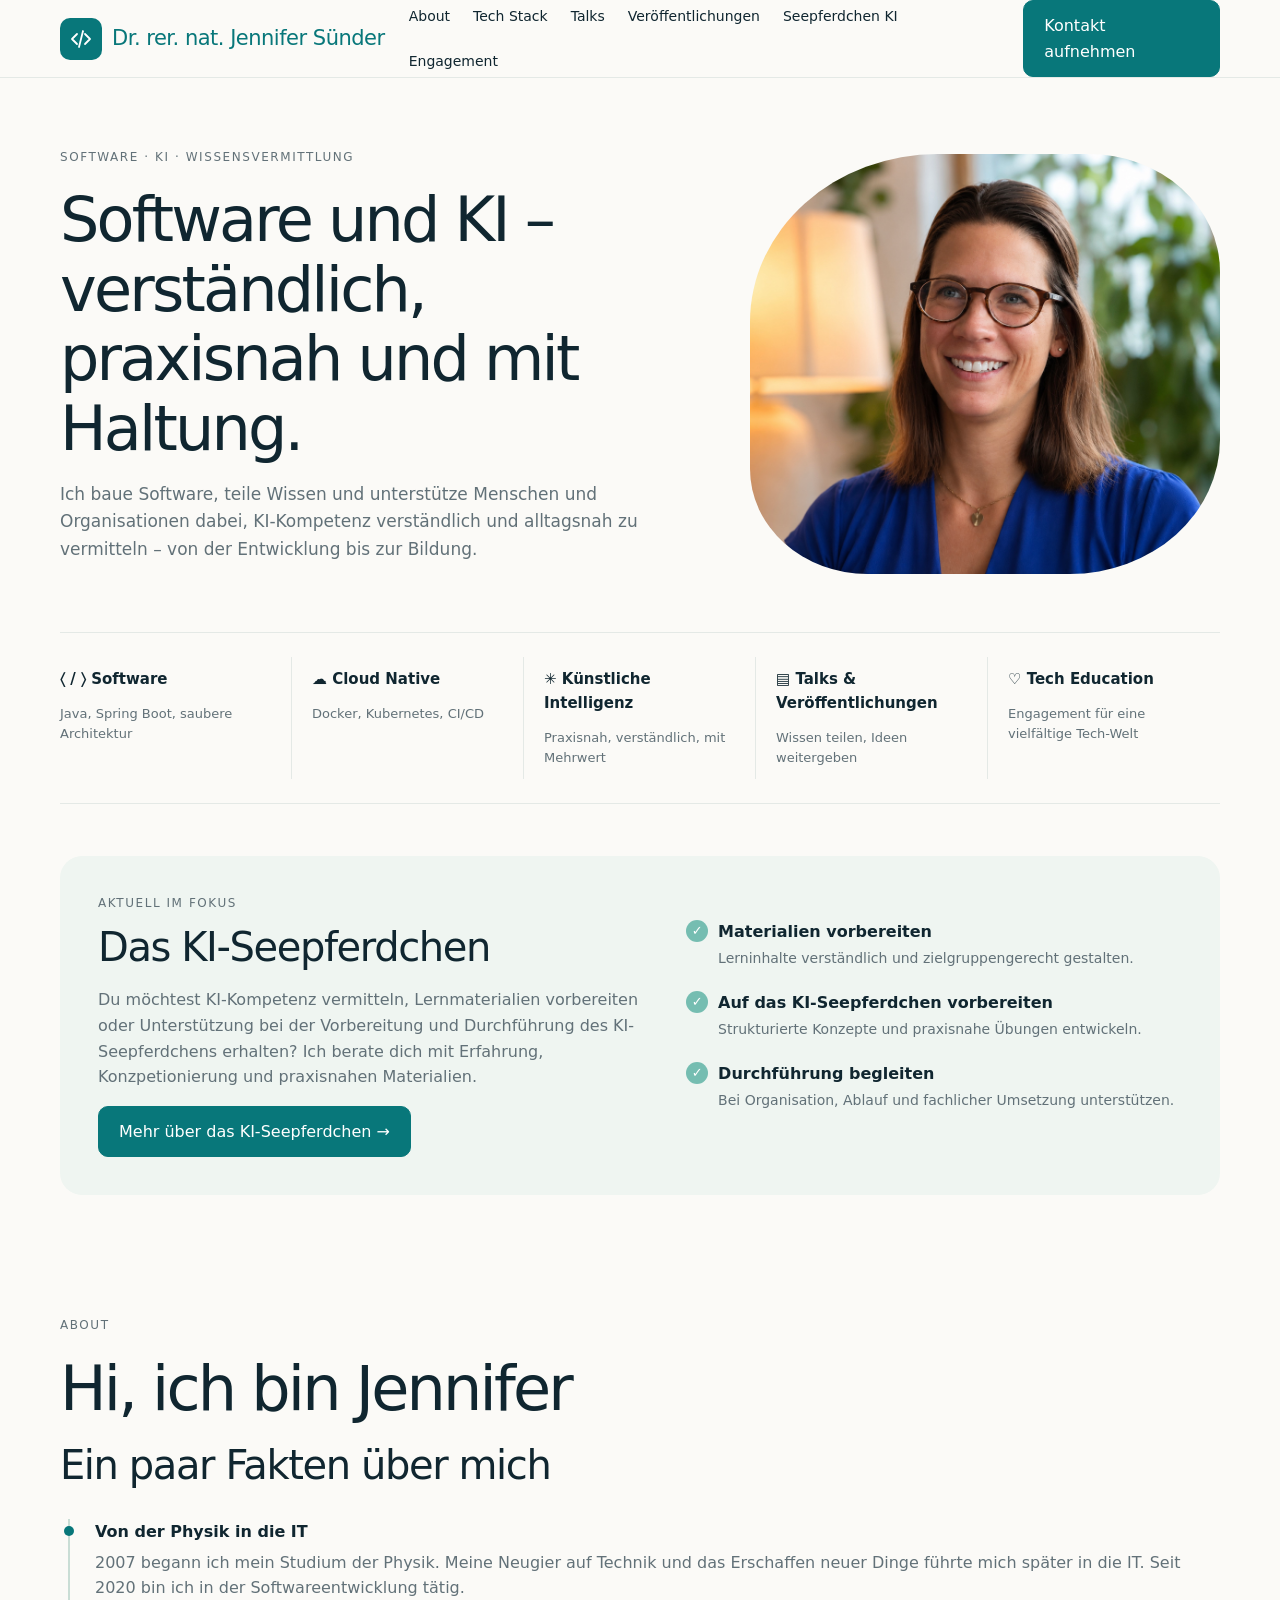
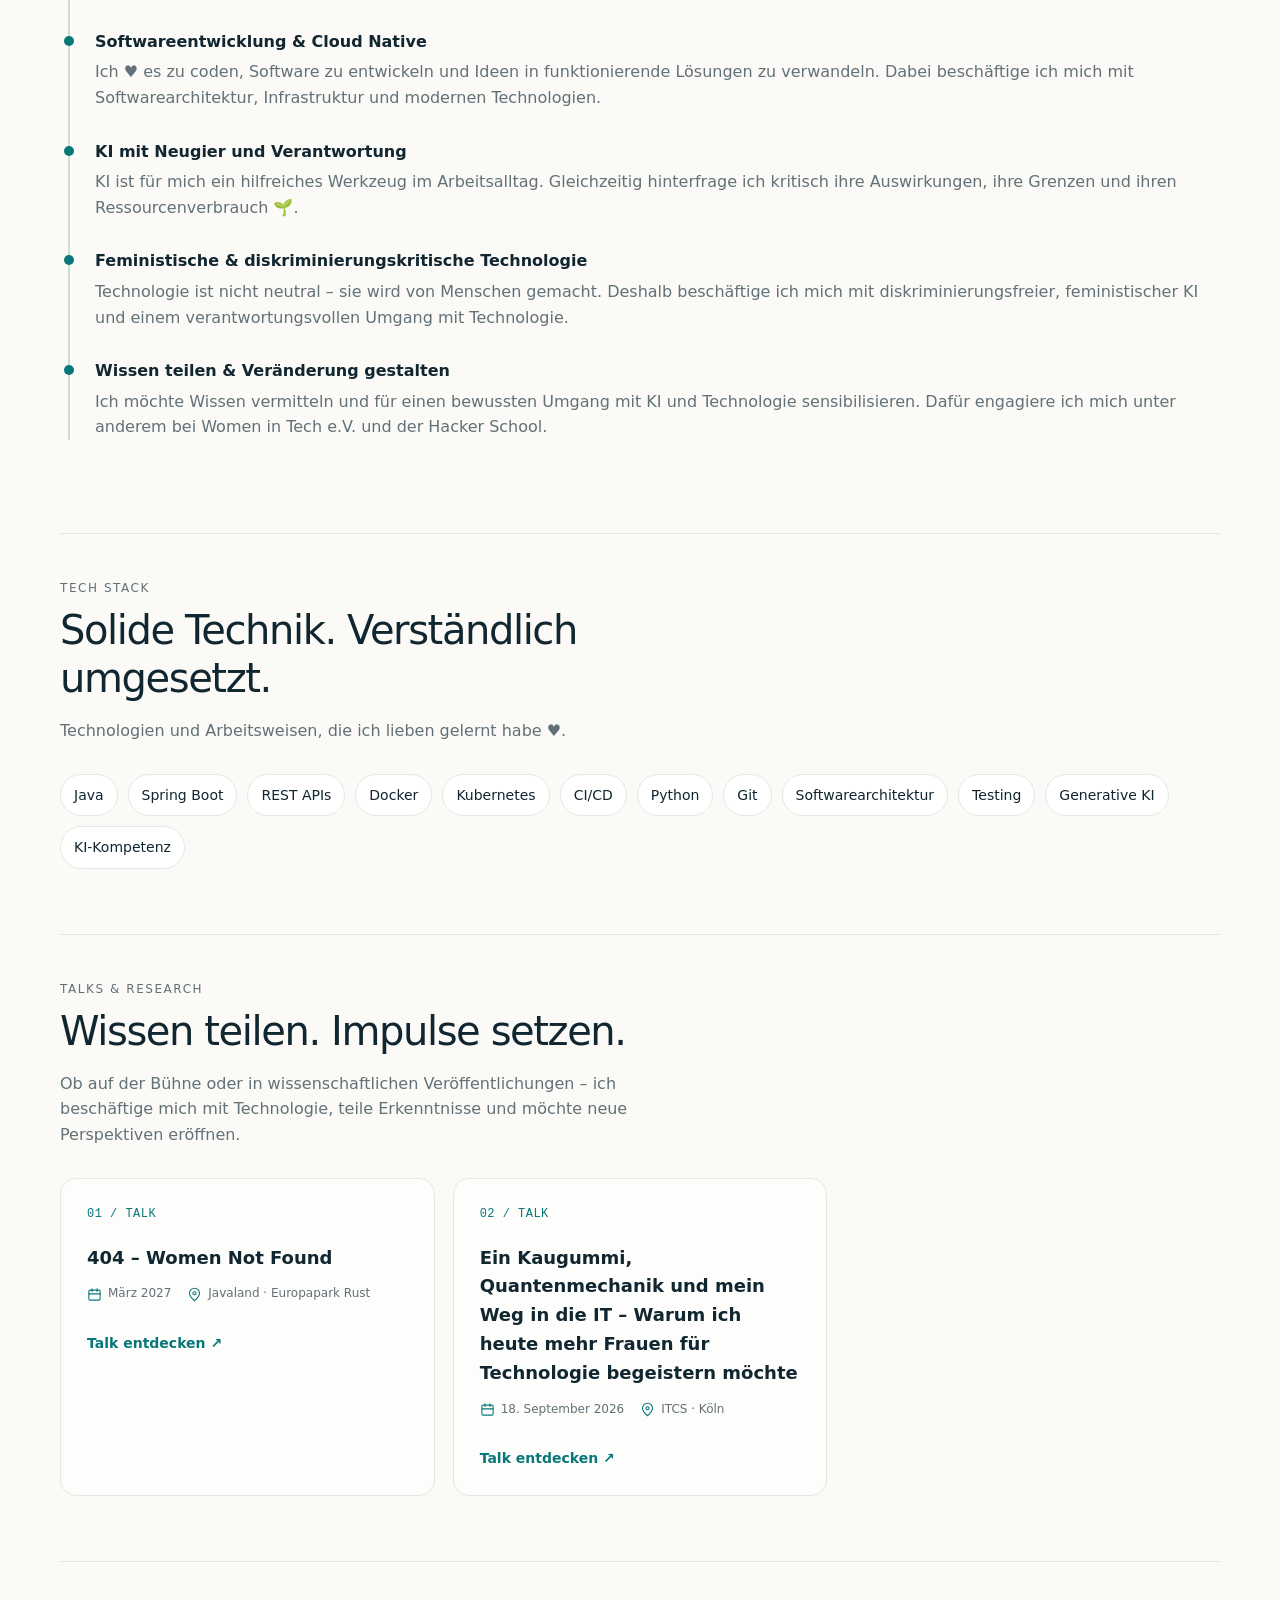
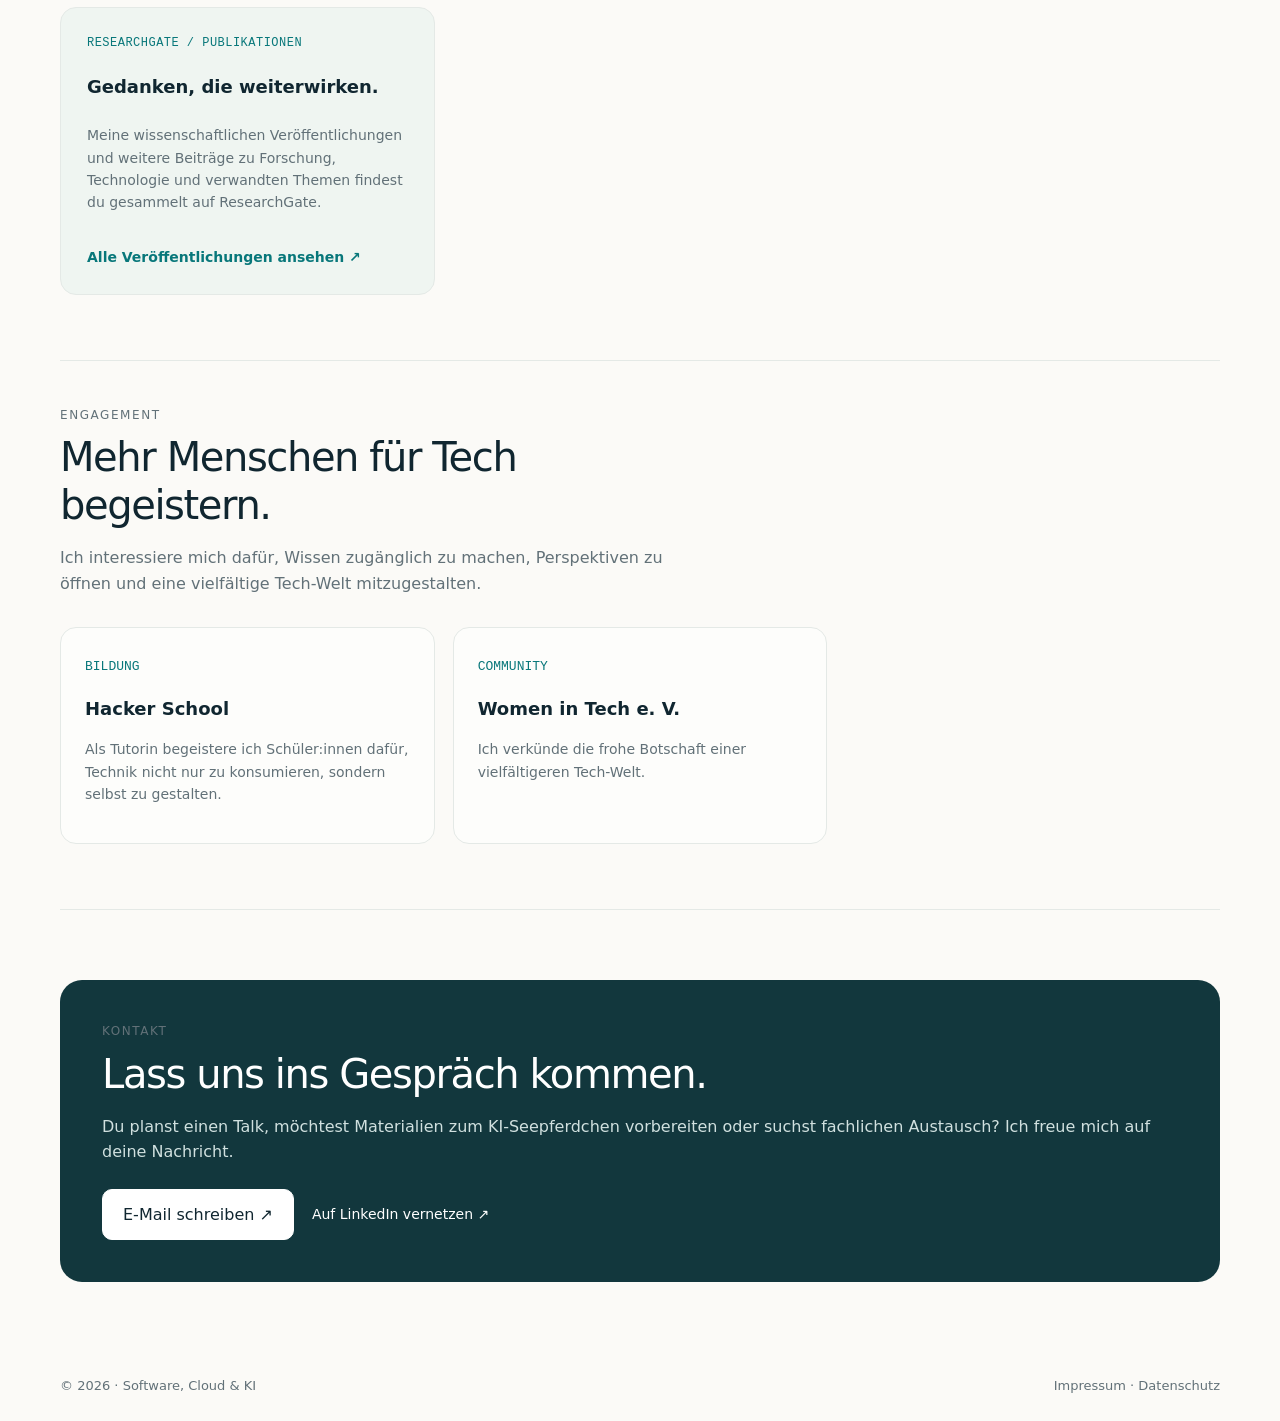
==== commit 028abe72: "Short wording (because of grid size)" ====
--- a/src/index.html
+++ b/src/index.html
@@ -60,7 +60,7 @@
         </section>
 
         <div class="topics" aria-label="Themenschwerpunkte">
-            <div class="topic"><strong>〈 / 〉 Software Engineering</strong>
+            <div class="topic"><strong>〈 / 〉 Software</strong>
                 <p>Java, Spring Boot, saubere Architektur</p></div>
             <div class="topic"><strong>☁ Cloud Native</strong>
                 <p>Docker, Kubernetes, CI/CD</p></div>
@@ -286,6 +286,11 @@
 </footer>
 
 <script>
+    if (window.location.pathname.endsWith('/index.html')) {
+        var newPath = window.location.pathname.replace('/index.html', '/');
+        window.history.replaceState(null, null, newPath + window.location.hash);
+    }
+
     const menuToggle = document.getElementById("menuToggle");
     const navLinks = document.getElementById("navLinks");
 
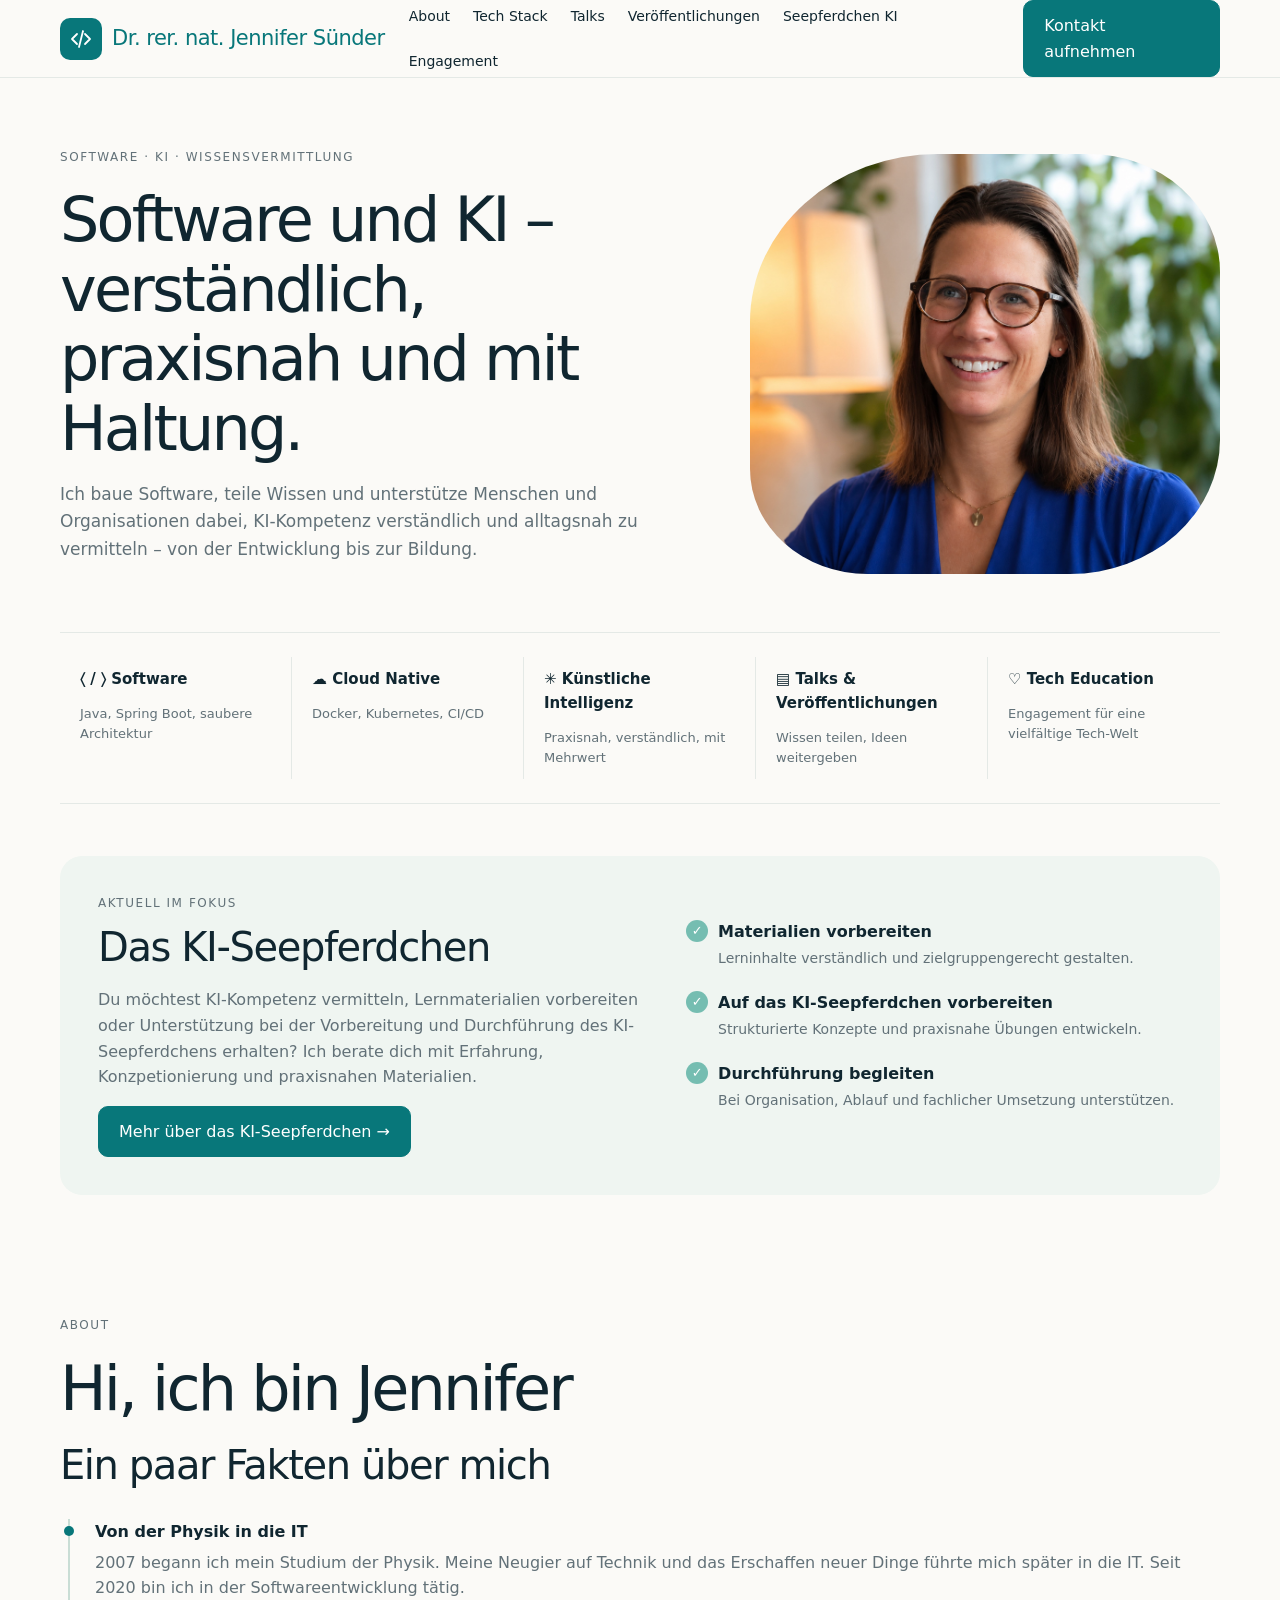
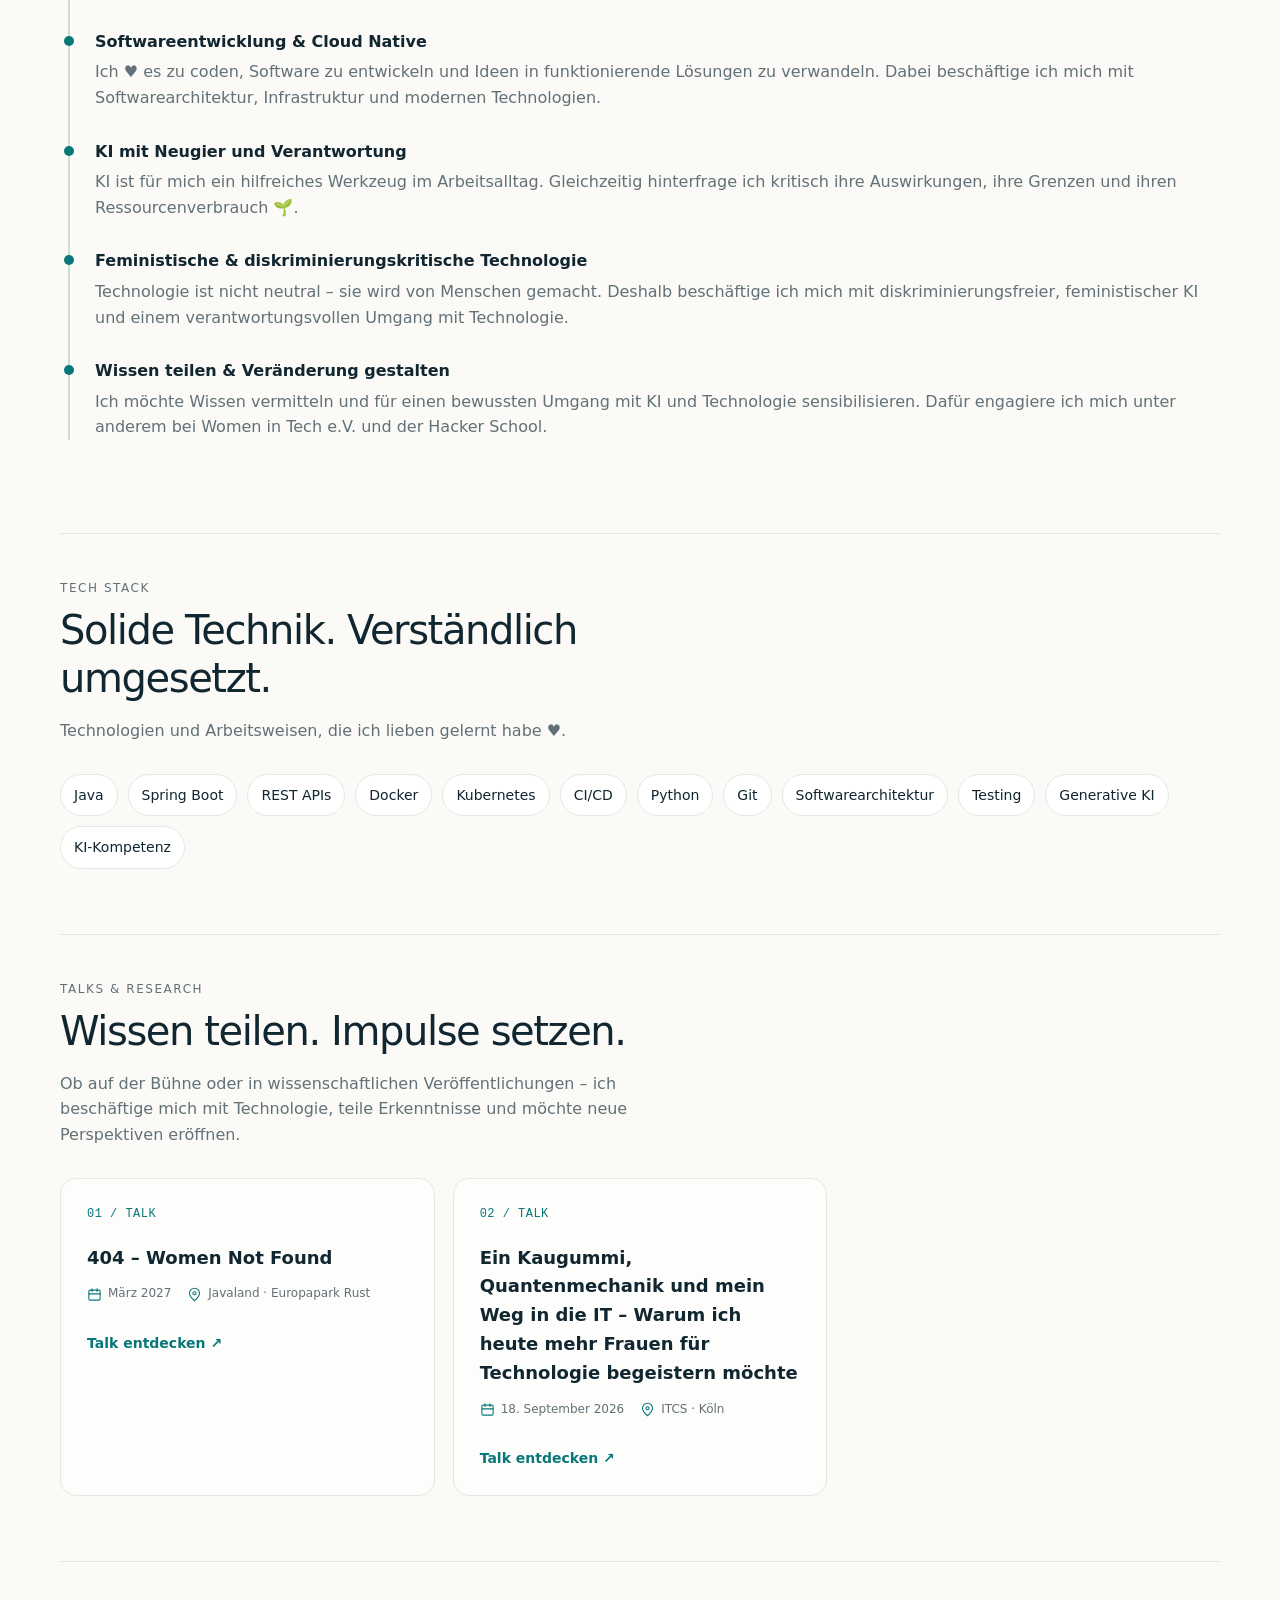
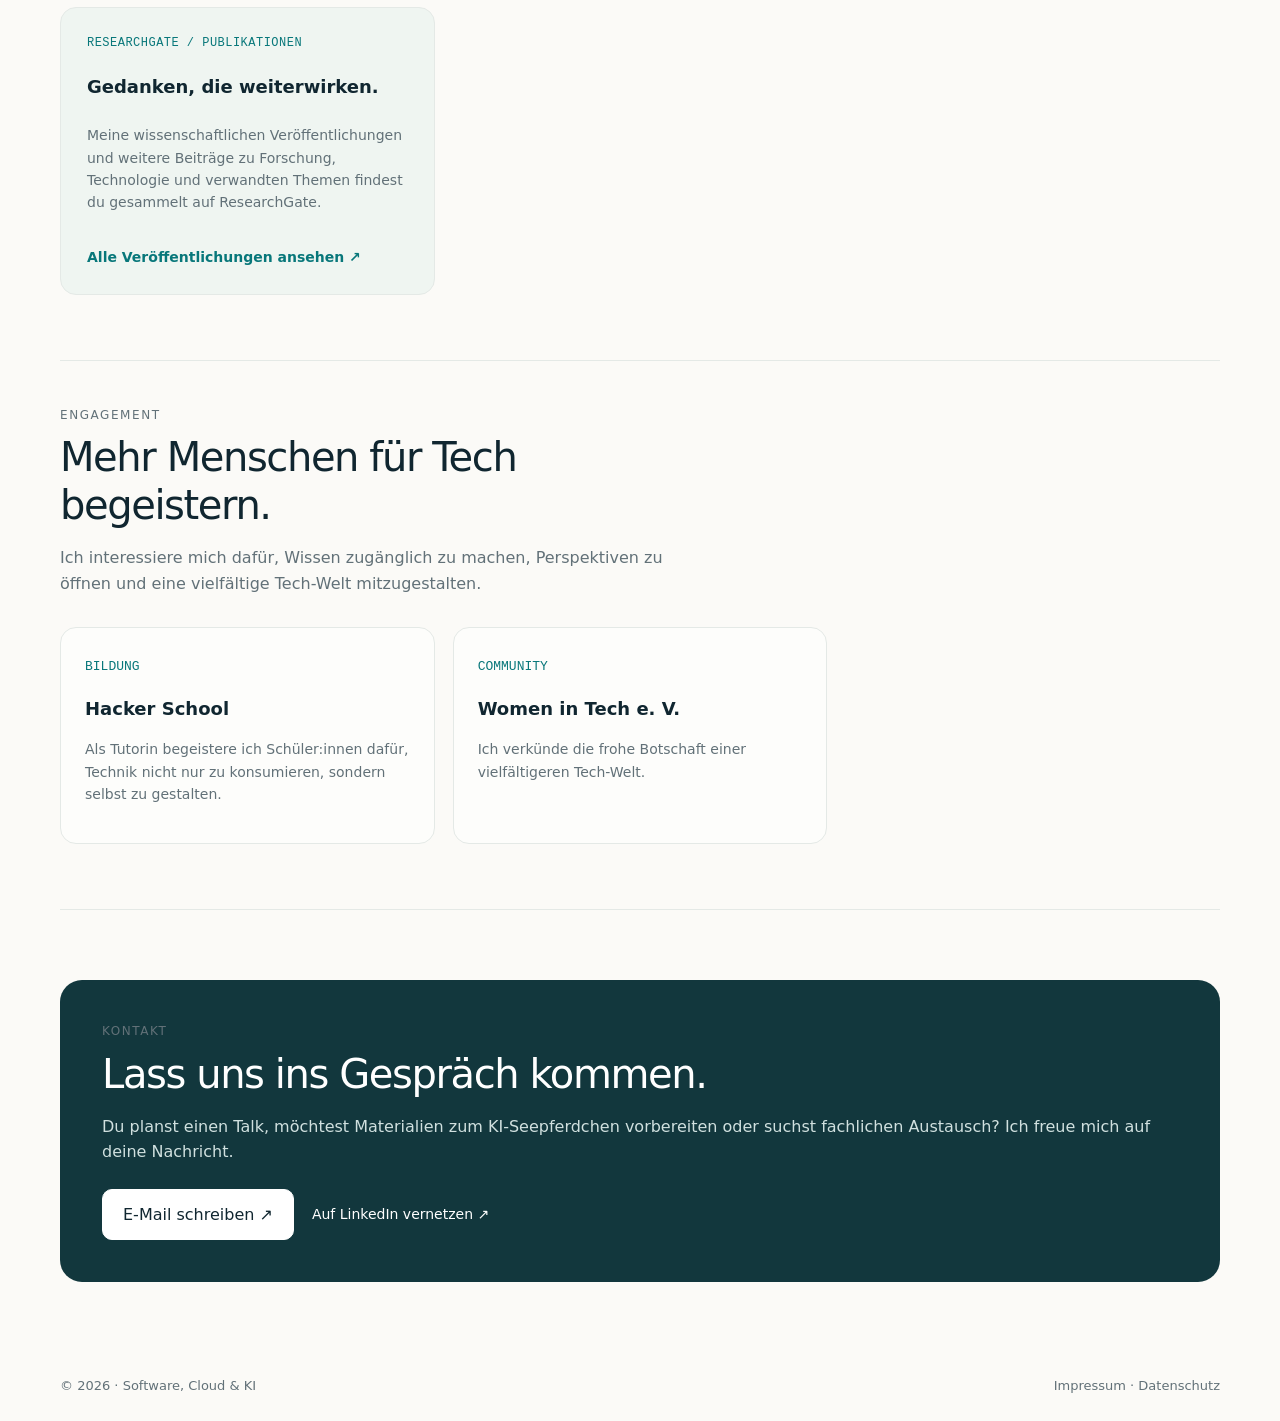
==== commit 8d7e04d5: "Link to ki-seepferdchen webpage" ====
--- a/src/index.html
+++ b/src/index.html
@@ -78,7 +78,7 @@
                 <h2>Das KI-Seepferdchen</h2>
                 <p>Du möchtest KI-Kompetenz vermitteln, Lernmaterialien vorbereiten oder Unterstützung bei der Vorbereitung und Durchführung des
                     KI-Seepferdchens erhalten? Ich berate dich mit Erfahrung, Konzpetionierung und praxisnahen Materialien.</p>
-                <a class="button" href="#kontakt">Mehr über das KI-Seepferdchen →</a>
+                <a class="button" href="https://jenarp.github.io/ki-seepferdchen/">Mehr über das KI-Seepferdchen →</a>
             </div>
             <ul class="feature-list">
                 <li><strong>Materialien vorbereiten</strong><span>Lerninhalte verständlich und zielgruppengerecht gestalten.</span></li>
--- a/src/style.css
+++ b/src/style.css
@@ -234,10 +234,6 @@
     .topic {
         padding: 10px 20px;
         border-right: 1px solid var(--line);
-    }
-
-    .topic:first-child {
-        padding-left: 0;
     }
 
     .topic:last-child {
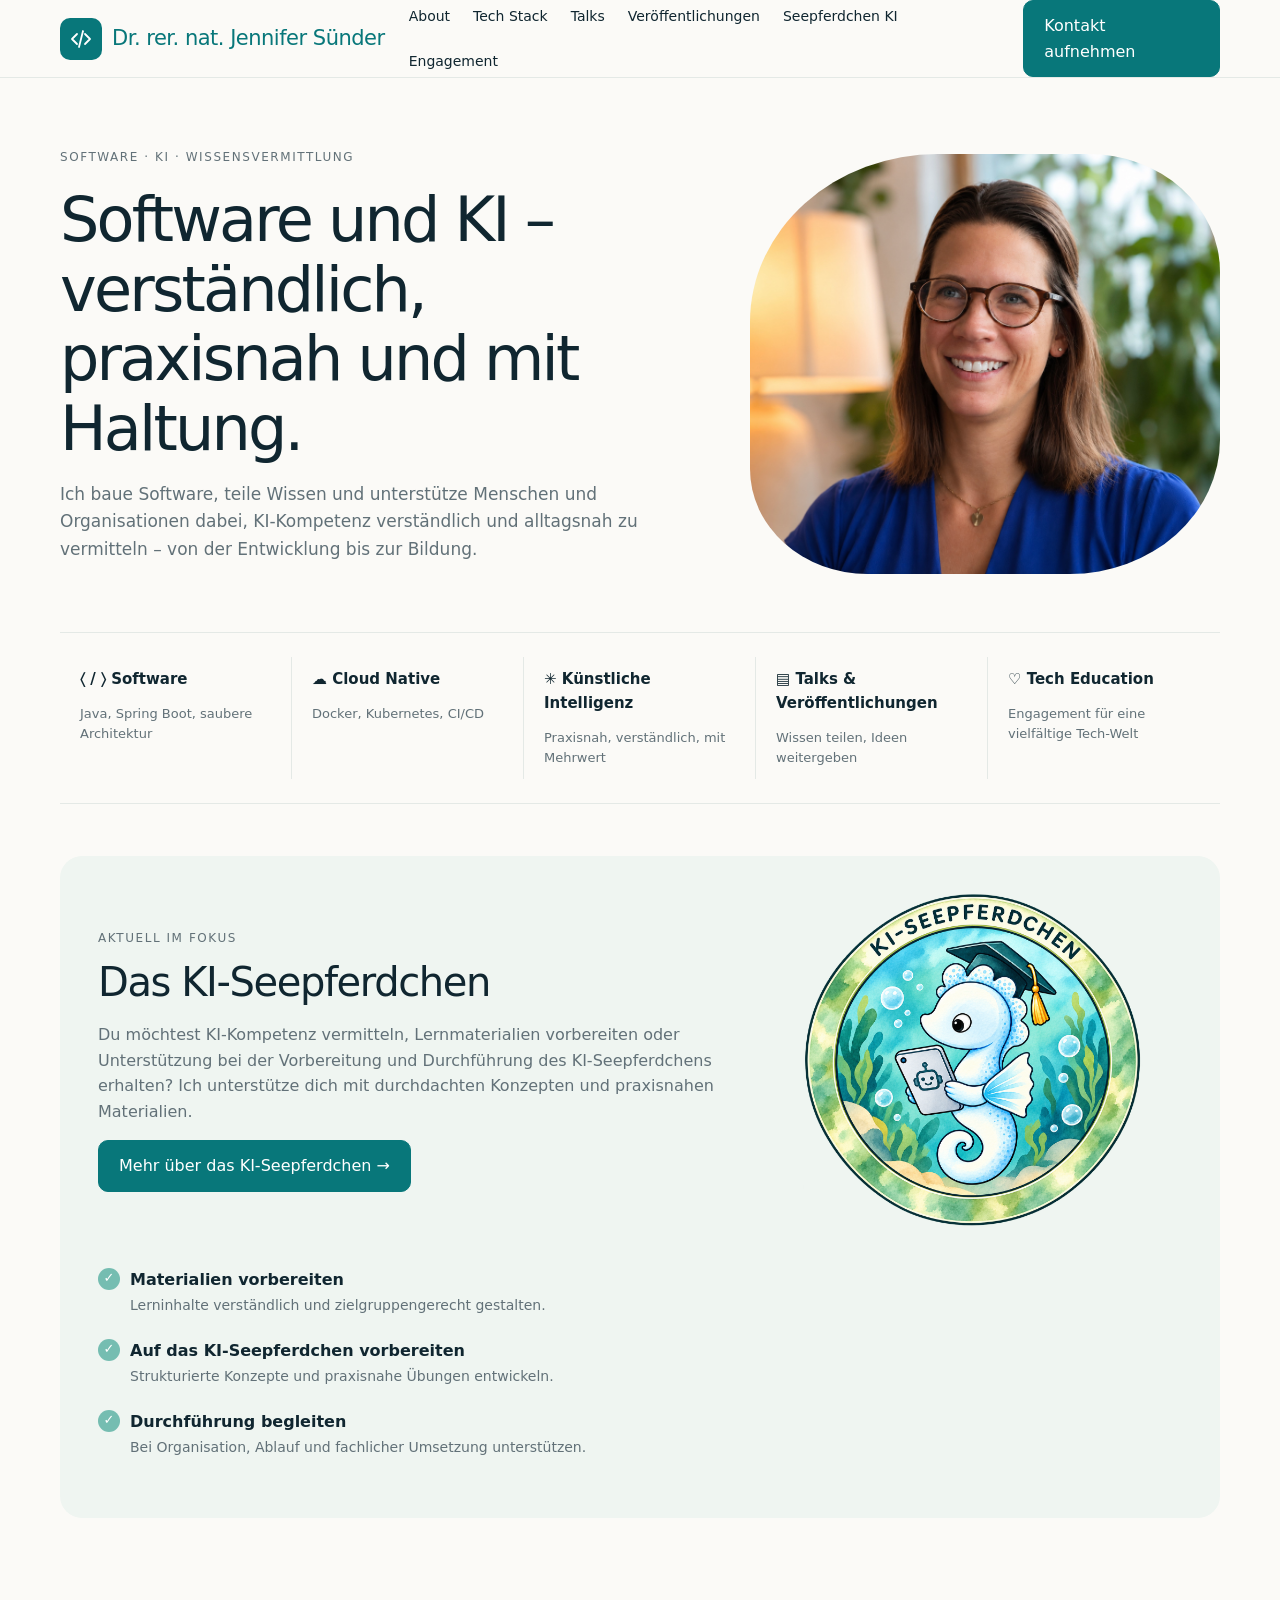
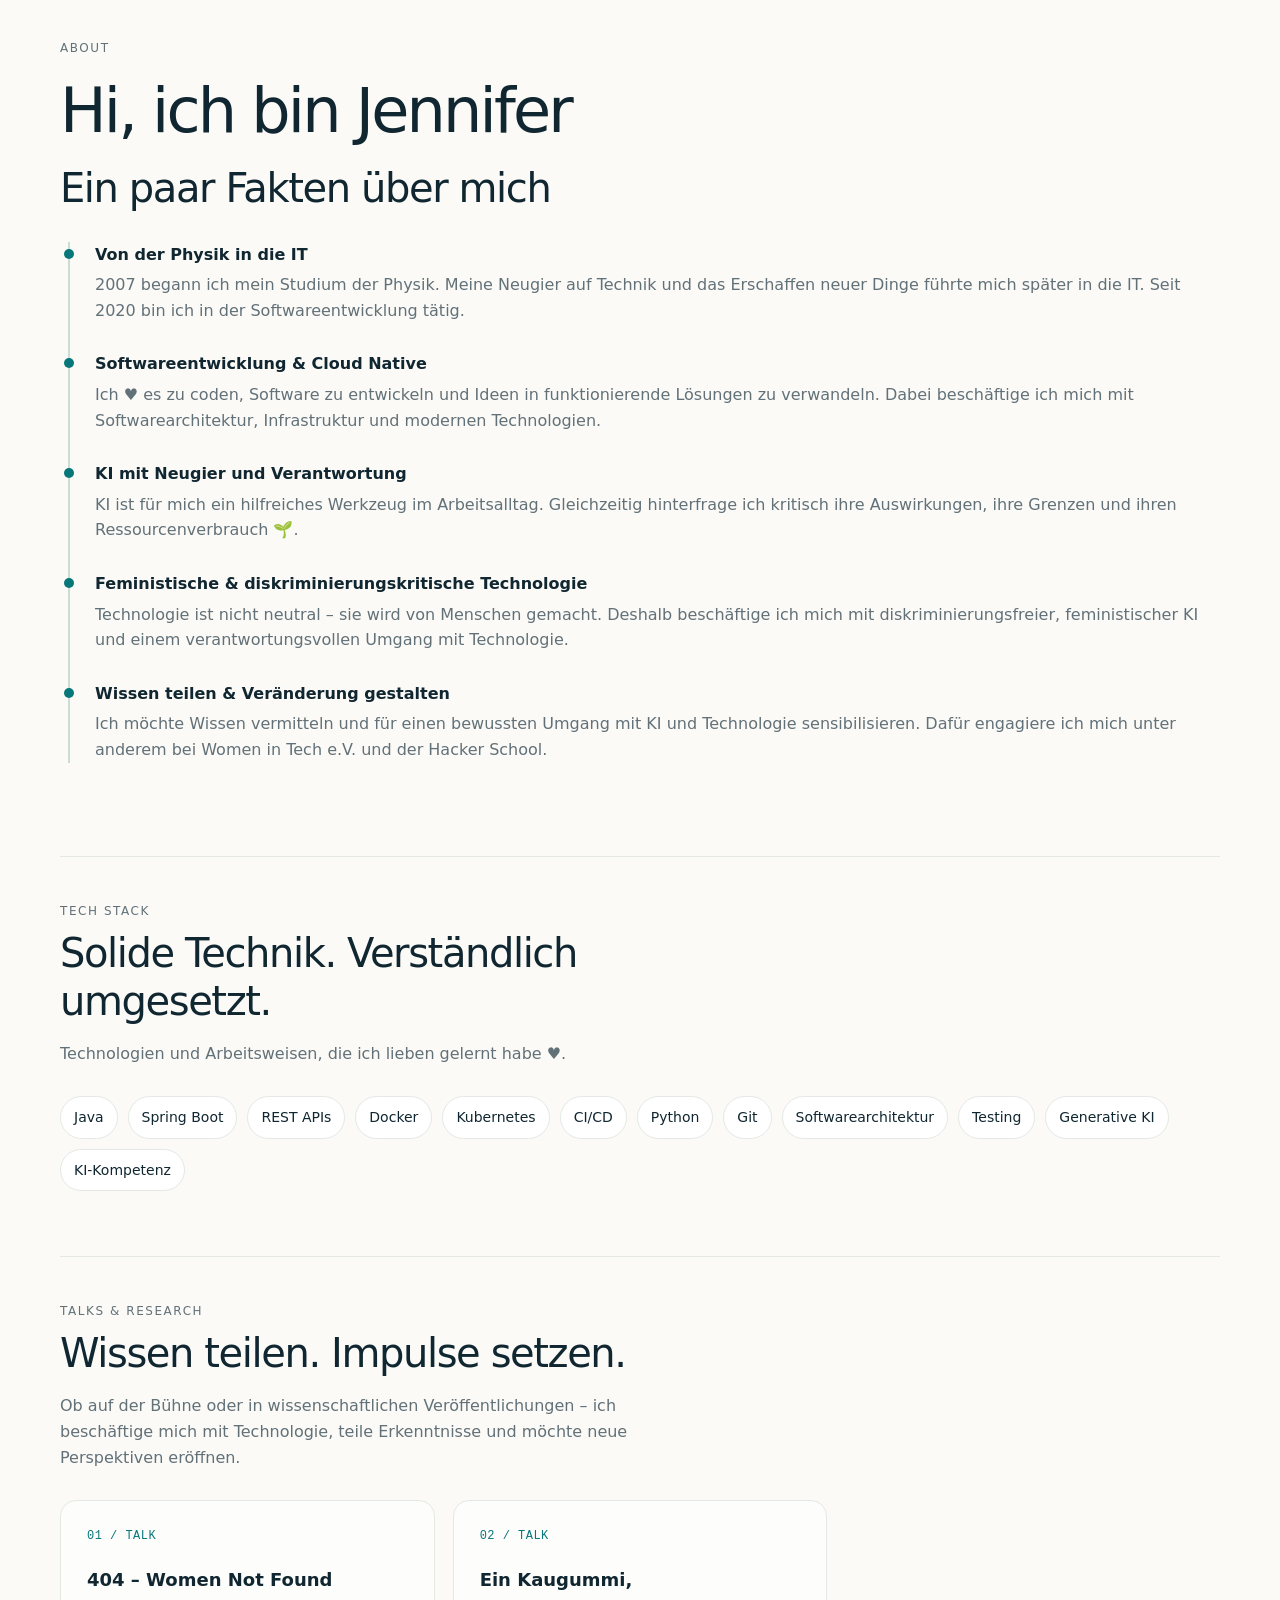
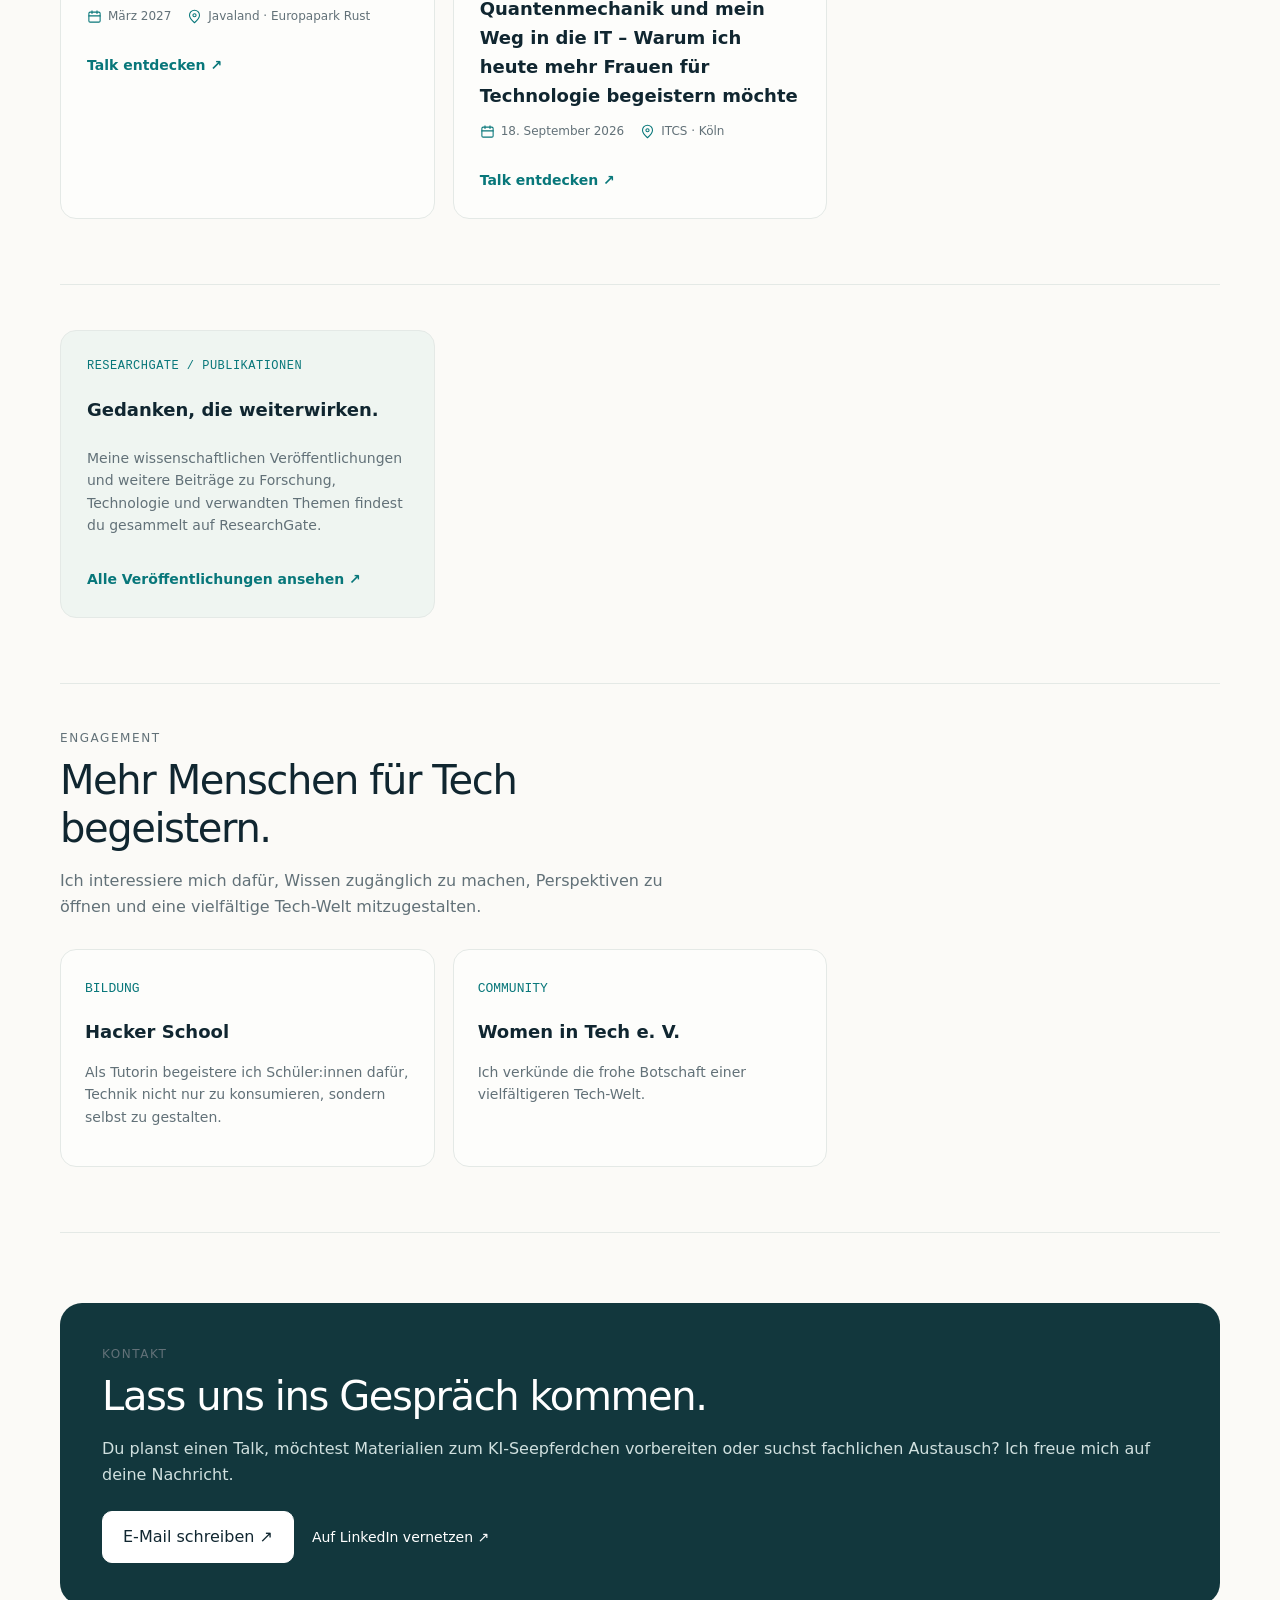
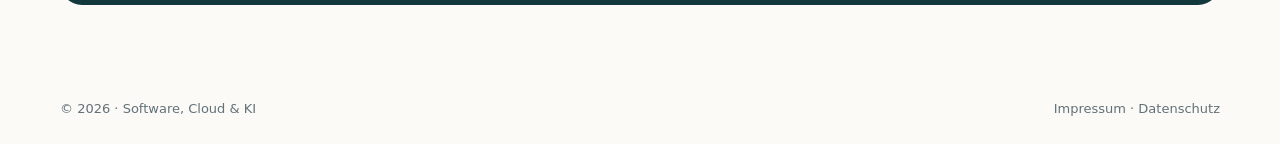
==== commit 5624fea4: "Add logo for ki-seepferdchen" ====
--- a/src/index.html
+++ b/src/index.html
@@ -73,19 +73,45 @@
         </div>
 
         <section class="feature" id="seepferdchen">
-            <div>
+            <div class="feature-intro">
                 <div class="eyebrow">Aktuell im Fokus</div>
                 <h2>Das KI-Seepferdchen</h2>
-                <p>Du möchtest KI-Kompetenz vermitteln, Lernmaterialien vorbereiten oder Unterstützung bei der Vorbereitung und Durchführung des
-                    KI-Seepferdchens erhalten? Ich berate dich mit Erfahrung, Konzpetionierung und praxisnahen Materialien.</p>
-                <a class="button" href="https://jenarp.github.io/ki-seepferdchen/">Mehr über das KI-Seepferdchen →</a>
-            </div>
+                <p>
+                    Du möchtest KI-Kompetenz vermitteln, Lernmaterialien vorbereiten
+                    oder Unterstützung bei der Vorbereitung und Durchführung des
+                    KI-Seepferdchens erhalten? Ich unterstütze dich mit durchdachten
+                    Konzepten und praxisnahen Materialien.
+                </p>
+                <a class="button"
+                   href="https://jenarp.github.io/ki-seepferdchen/">
+                    Mehr über das KI-Seepferdchen →
+                </a>
+            </div>
+
+            <div class="feature-logo">
+                <img
+                        src="assets/ki-seepferdchen-logo.png"
+                        alt="KI-Seepferdchen – das Abzeichen für einen bewussten Umgang mit KI"
+                        loading="lazy"
+                >
+            </div>
+
             <ul class="feature-list">
-                <li><strong>Materialien vorbereiten</strong><span>Lerninhalte verständlich und zielgruppengerecht gestalten.</span></li>
-                <li><strong>Auf das KI-Seepferdchen vorbereiten</strong><span>Strukturierte Konzepte und praxisnahe Übungen entwickeln.</span></li>
-                <li><strong>Durchführung begleiten</strong><span>Bei Organisation, Ablauf und fachlicher Umsetzung unterstützen.</span></li>
+                <li>
+                    <strong>Materialien vorbereiten</strong>
+                    <span>Lerninhalte verständlich und zielgruppengerecht gestalten.</span>
+                </li>
+                <li>
+                    <strong>Auf das KI-Seepferdchen vorbereiten</strong>
+                    <span>Strukturierte Konzepte und praxisnahe Übungen entwickeln.</span>
+                </li>
+                <li>
+                    <strong>Durchführung begleiten</strong>
+                    <span>Bei Organisation, Ablauf und fachlicher Umsetzung unterstützen.</span>
+                </li>
             </ul>
         </section>
+
 
         <section class="section" id="about">
             <div class="section-intro">
--- a/src/style.css
+++ b/src/style.css
@@ -1,630 +1,649 @@
 :root {
-        --bg: #fbfaf7;
-        --ink: #102630;
-        --muted: #627178;
-        --teal: #08777a;
-        --teal-dark: #075c60;
-        --line: #e4e9e6;
-        --soft: #eff5f1;
-        --radius: 22px;
-    }
-
-    * {
-        box-sizing: border-box;
-    }
-
-    html {
-        scroll-behavior: smooth;
-    }
-
-    body {
-        margin: 0;
-        background: var(--bg);
-        color: var(--ink);
-        font-family: Inter, system-ui, -apple-system, sans-serif;
-        line-height: 1.6;
-    }
-
-    a {
-        color: inherit;
-        text-decoration: none;
-    }
-
-    .container {
-        width: min(1160px, calc(100% - 40px));
-        margin-inline: auto;
-    }
-
-    header {
-        position: sticky;
-        top: 0;
-        z-index: 10;
-        background: rgba(251, 250, 247, .94);
-        border-bottom: 1px solid var(--line);
-        backdrop-filter: blur(12px);
+    --bg: #fbfaf7;
+    --ink: #102630;
+    --muted: #627178;
+    --teal: #08777a;
+    --teal-dark: #075c60;
+    --line: #e4e9e6;
+    --soft: #eff5f1;
+    --radius: 22px;
+}
+
+* {
+    box-sizing: border-box;
+}
+
+html {
+    scroll-behavior: smooth;
+}
+
+body {
+    margin: 0;
+    background: var(--bg);
+    color: var(--ink);
+    font-family: Inter, system-ui, -apple-system, sans-serif;
+    line-height: 1.6;
+}
+
+a {
+    color: inherit;
+    text-decoration: none;
+}
+
+.container {
+    width: min(1160px, calc(100% - 40px));
+    margin-inline: auto;
+}
+
+header {
+    position: sticky;
+    top: 0;
+    z-index: 10;
+    background: rgba(251, 250, 247, .94);
+    border-bottom: 1px solid var(--line);
+    backdrop-filter: blur(12px);
+}
+
+nav {
+    min-height: 76px;
+    display: flex;
+    align-items: center;
+    justify-content: space-between;
+    gap: 24px;
+}
+
+.logo {
+    display: inline-flex;
+    align-items: center;
+    gap: 10px;
+    text-decoration: none;
+    color: var(--ink);
+}
+
+.logo-icon {
+    width: 42px;
+    height: 42px;
+    display: grid;
+    place-items: center;
+    flex-shrink: 0;
+    background: var(--teal);
+    color: #fff;
+    border-radius: 10px;
+    transition: background 0.2s, transform 0.2s;
+}
+
+.logo:hover .logo-icon {
+    background: var(--teal-dark);
+    transform: translateY(-1px);
+}
+
+.logo-name {
+    font-family: inherit;
+    font-size: 21px;
+    font-weight: 350;
+    letter-spacing: -0.5px;
+    white-space: nowrap;
+    color: var(--teal);
+}
+
+.logo:focus-visible {
+    outline: 2px solid var(--teal);
+    outline-offset: 4px;
+    border-radius: 4px;
+}
+
+@media (max-width: 600px) {
+    .logo-icon {
+        width: 36px;
+        height: 36px;
+    }
+
+    .logo-icon svg {
+        width: 21px;
+        height: 21px;
+    }
+
+}
+
+.nav-links {
+    display: flex;
+    flex-wrap: wrap;
+    gap: 23px;
+    font-size: 14px;
+}
+
+.nav-links a:hover {
+    color: var(--teal);
+}
+
+.button {
+    display: inline-flex;
+    align-items: center;
+    justify-content: center;
+    gap: 10px;
+    padding: 12px 20px;
+    border: 1px solid var(--teal);
+    border-radius: 10px;
+    background: var(--teal);
+    color: white;
+    font: inherit;
+    transition: background .2s, transform .2s;
+}
+
+.button:hover {
+    background: var(--teal-dark);
+    transform: translateY(-1px);
+}
+
+.button.secondary {
+    background: transparent;
+    color: var(--ink);
+    border-color: #8c999a;
+}
+
+.button.secondary:hover {
+    background: var(--soft);
+}
+
+.hero {
+    display: grid;
+    grid-template-columns: 1.15fr .85fr;
+    gap: 55px;
+    align-items: center;
+    padding-block: 70px 52px;
+}
+
+.eyebrow {
+    color: var(--muted);
+    font-size: 12px;
+    letter-spacing: .13em;
+    text-transform: uppercase;
+}
+
+h1 {
+    max-width: 700px;
+    margin: 18px 0;
+    font-size: clamp(38px, 5vw, 62px);
+    font-weight: 500;
+    letter-spacing: -.045em;
+    line-height: 1.12;
+}
+
+h2 {
+    margin: 8px 0 14px;
+    font-size: clamp(28px, 3.5vw, 40px);
+    font-weight: 500;
+    letter-spacing: -.035em;
+    line-height: 1.2;
+}
+
+h3 {
+    font-size: 18px;
+    font-weight: 600;
+}
+
+p {
+    color: var(--muted);
+}
+
+.hero-copy > p {
+    max-width: 600px;
+    font-size: 17px;
+}
+
+.actions {
+    display: flex;
+    flex-wrap: wrap;
+    gap: 12px;
+    margin-top: 25px;
+}
+
+.portrait {
+    height: 420px;
+    overflow: hidden;
+    border-radius: 40% 28% 32% 25%;
+    background: #e6ece5;
+}
+
+.portrait img {
+    width: 100%;
+    height: 100%;
+    display: block;
+    object-fit: cover;
+    object-position: center;
+}
+
+.portrait span {
+    display: block;
+    font-size: 64px;
+    margin-bottom: 12px;
+}
+
+.portrait small {
+    color: #4f6e6c;
+}
+
+.topics {
+    display: grid;
+    grid-template-columns: repeat(5, 1fr);
+    border-block: 1px solid var(--line);
+    padding-block: 24px;
+    margin-bottom: 52px;
+}
+
+.topic {
+    padding: 10px 20px;
+    border-right: 1px solid var(--line);
+}
+
+.topic:last-child {
+    border: 0;
+}
+
+.topic strong {
+    display: block;
+    font-size: 15px;
+}
+
+.topic p {
+    margin-bottom: 0;
+    font-size: 13px;
+}
+
+section {
+    scroll-margin-top: 100px;
+}
+
+.feature {
+    display: grid;
+    grid-template-columns: minmax(0, 1.2fr) minmax(220px, 0.8fr);
+    gap: 2.5rem;
+    align-items: center;
+    padding: 38px;
+    border-radius: var(--radius);
+    background: var(--soft);
+    margin-bottom: 76px;
+}
+
+.feature h2 {
+    margin-top: 10px;
+}
+
+.feature-intro {
+    min-width: 0;
+}
+
+.feature-logo {
+    display: flex;
+    justify-content: center;
+    align-items: center;
+}
+
+.feature-logo img {
+    display: block;
+    width: 100%;
+    max-width: 340px;
+    height: auto;
+    object-fit: contain;
+}
+
+.feature-list {
+    list-style: none;
+    padding: 0;
+    margin: 0;
+}
+
+.feature-list li {
+    position: relative;
+    padding: 0 0 20px 32px;
+}
+
+.feature-list li::before {
+    content: "✓";
+    position: absolute;
+    left: 0;
+    top: 1px;
+    display: grid;
+    place-items: center;
+    width: 22px;
+    height: 22px;
+    border-radius: 50%;
+    background: #75bdb1;
+    color: white;
+    font-size: 13px;
+}
+
+.feature-list strong {
+    display: block;
+}
+
+.feature-list span {
+    color: var(--muted);
+    font-size: 14px;
+}
+
+.section {
+    padding-block: 45px 65px;
+    border-bottom: 1px solid var(--line);
+}
+
+.section-intro {
+    max-width: 650px;
+    margin-bottom: 30px;
+}
+
+.cards {
+    display: grid;
+    grid-template-columns: repeat(3, 1fr);
+    gap: 18px;
+}
+
+.card {
+    padding: 24px;
+    border: 1px solid var(--line);
+    border-radius: 16px;
+    background: rgba(255, 255, 255, .45);
+}
+
+.card .number {
+    color: var(--teal);
+    font-family: monospace;
+    font-size: 13px;
+}
+
+.card h3 {
+    margin-bottom: 8px;
+}
+
+.card p {
+    font-size: 14px;
+}
+
+.tags {
+    display: flex;
+    flex-wrap: wrap;
+    gap: 10px;
+}
+
+.tag {
+    padding: 9px 13px;
+    border: 1px solid var(--line);
+    border-radius: 99px;
+    font-size: 14px;
+    background: white;
+}
+
+.timeline {
+    border-left: 2px solid #c9ddd5;
+    margin-left: 8px;
+    padding-left: 25px;
+}
+
+.timeline article {
+    position: relative;
+    margin-bottom: 28px;
+}
+
+.timeline article::before {
+    content: "";
+    position: absolute;
+    width: 10px;
+    height: 10px;
+    left: -31px;
+    top: 7px;
+    border-radius: 50%;
+    background: var(--teal);
+}
+
+.timeline strong {
+    display: block;
+}
+
+.timeline p {
+    margin-top: 5px;
+}
+
+.knowledge-grid {
+    display: grid;
+    grid-template-columns: repeat(3, minmax(0, 1fr));
+    gap: 18px;
+}
+
+.knowledge-card {
+    display: flex;
+    flex-direction: column;
+    align-items: flex-start;
+    padding: 26px;
+    border: 1px solid var(--line);
+    border-radius: 16px;
+    background: rgba(255, 255, 255, 0.45);
+}
+
+.knowledge-card .number {
+    color: var(--teal);
+    font-family: monospace;
+    font-size: 12px;
+    letter-spacing: 0.04em;
+}
+
+.knowledge-card h3 {
+    margin: 20px 0 8px;
+}
+
+.knowledge-card p {
+    font-size: 14px;
+    flex-grow: 1;
+}
+
+.text-link {
+    display: inline-block;
+    margin-top: 18px;
+    color: var(--teal);
+    font-size: 14px;
+    font-weight: 600;
+}
+
+.text-link:hover {
+    color: var(--teal-dark);
+    text-decoration: underline;
+    text-underline-offset: 4px;
+}
+
+.research-card {
+    background: var(--soft);
+}
+
+@media (max-width: 850px) {
+    .knowledge-grid {
+        grid-template-columns: 1fr 1fr;
+    }
+
+    .research-card {
+        grid-column: 1 / -1;
+    }
+}
+
+@media (max-width: 600px) {
+    .knowledge-grid {
+        grid-template-columns: 1fr;
+    }
+
+    .research-card {
+        grid-column: auto;
+    }
+}
+
+.talk-meta {
+    display: flex;
+    flex-wrap: wrap;
+    gap: 8px 16px;
+    margin: 4px 0 10px;
+}
+
+.talk-meta span {
+    display: inline-flex;
+    align-items: center;
+    gap: 6px;
+    color: var(--muted);
+    font-size: 12px;
+}
+
+.talk-meta svg {
+    width: 15px;
+    height: 15px;
+    flex-shrink: 0;
+    fill: none;
+    stroke: var(--teal);
+    stroke-width: 1.7;
+    stroke-linecap: round;
+    stroke-linejoin: round;
+}
+
+.contact {
+    margin-block: 70px;
+    padding: 42px;
+    border-radius: var(--radius);
+    background: #12373d;
+    color: white;
+}
+
+.contact h2 {
+    max-width: 650px;
+}
+
+.contact p {
+    color: #d0e0df;
+}
+
+.contact .button {
+    background: white;
+    color: var(--ink);
+    border-color: white;
+}
+
+footer {
+    display: flex;
+    justify-content: space-between;
+    gap: 20px;
+    padding-block: 24px;
+    color: var(--muted);
+    font-size: 13px;
+}
+
+.menu-toggle {
+    display: none;
+    border: 1px solid var(--line);
+    border-radius: 8px;
+    background: transparent;
+    padding: 8px 12px;
+    font: inherit;
+}
+
+@media (max-width: 850px) {
+    .nav-links {
+        gap: 12px;
+    }
+
+    .nav-contact {
+        display: none;
+    }
+
+    .hero {
+        grid-template-columns: 1fr;
+        gap: 30px;
+    }
+
+    .portrait {
+        min-height: 250px;
+    }
+
+    .topics {
+        grid-template-columns: repeat(2, 1fr);
+    }
+
+    .topic {
+        border-right: 0;
+        padding: 15px;
+    }
+
+    .feature {
+        grid-template-columns: 1fr;
+        padding: 26px;
+    }
+
+    .cards {
+        grid-template-columns: 1fr 1fr;
+    }
+}
+
+@media (max-width: 600px) {
+    .menu-toggle {
+        display: block;
     }
 
     nav {
-        min-height: 76px;
+        flex-wrap: wrap;
+        padding-block: 12px;
+    }
+
+    .nav-links {
+        display: none;
+        width: 100%;
+        flex-direction: column;
+        padding: 12px 0;
+    }
+
+    .nav-links.open {
         display: flex;
-        align-items: center;
-        justify-content: space-between;
-        gap: 24px;
-    }
-
-    .logo {
-        display: inline-flex;
-        align-items: center;
-        gap: 10px;
-        text-decoration: none;
-        color: var(--ink);
-    }
-
-    .logo-icon {
-        width: 42px;
-        height: 42px;
-        display: grid;
-        place-items: center;
-        flex-shrink: 0;
-        background: var(--teal);
-        color: #fff;
-        border-radius: 10px;
-        transition: background 0.2s, transform 0.2s;
-    }
-
-    .logo:hover .logo-icon {
-        background: var(--teal-dark);
-        transform: translateY(-1px);
-    }
-
-    .logo-name {
-        font-family: inherit;
-        font-size: 21px;
-        font-weight: 350;
-        letter-spacing: -0.5px;
-        white-space: nowrap;
-        color: var(--teal);
-    }
-
-    .logo:focus-visible {
-        outline: 2px solid var(--teal);
-        outline-offset: 4px;
-        border-radius: 4px;
-    }
-
-    @media (max-width: 600px) {
-        .logo-icon {
-            width: 36px;
-            height: 36px;
-        }
-
-        .logo-icon svg {
-            width: 21px;
-            height: 21px;
-        }
-
-    }
-
-    .nav-links {
-        display: flex;
-        flex-wrap: wrap;
-        gap: 23px;
-        font-size: 14px;
-    }
-
-    .nav-links a:hover {
-        color: var(--teal);
-    }
-
-    .button {
-        display: inline-flex;
-        align-items: center;
-        justify-content: center;
-        gap: 10px;
-        padding: 12px 20px;
-        border: 1px solid var(--teal);
-        border-radius: 10px;
-        background: var(--teal);
-        color: white;
-        font: inherit;
-        transition: background .2s, transform .2s;
-    }
-
-    .button:hover {
-        background: var(--teal-dark);
-        transform: translateY(-1px);
-    }
-
-    .button.secondary {
-        background: transparent;
-        color: var(--ink);
-        border-color: #8c999a;
-    }
-
-    .button.secondary:hover {
-        background: var(--soft);
     }
 
     .hero {
-        display: grid;
-        grid-template-columns: 1.15fr .85fr;
-        gap: 55px;
-        align-items: center;
-        padding-block: 70px 52px;
-    }
-
-    .eyebrow {
-        color: var(--muted);
-        font-size: 12px;
-        letter-spacing: .13em;
-        text-transform: uppercase;
-    }
-
-    h1 {
-        max-width: 700px;
-        margin: 18px 0;
-        font-size: clamp(38px, 5vw, 62px);
-        font-weight: 500;
-        letter-spacing: -.045em;
-        line-height: 1.12;
-    }
-
-    h2 {
-        margin: 8px 0 14px;
-        font-size: clamp(28px, 3.5vw, 40px);
-        font-weight: 500;
-        letter-spacing: -.035em;
-        line-height: 1.2;
-    }
-
-    h3 {
-        font-size: 18px;
-        font-weight: 600;
-    }
-
-    p {
-        color: var(--muted);
-    }
-
-    .hero-copy > p {
-        max-width: 600px;
-        font-size: 17px;
-    }
-
-    .actions {
-        display: flex;
-        flex-wrap: wrap;
-        gap: 12px;
-        margin-top: 25px;
-    }
-
-    .portrait {
-        height: 420px;
-        overflow: hidden;
-        border-radius: 40% 28% 32% 25%;
-        background: #e6ece5;
-    }
-
-    .portrait img {
-        width: 100%;
-        height: 100%;
-        display: block;
-        object-fit: cover;
-        object-position: center;
-    }
-
-    .portrait span {
-        display: block;
-        font-size: 64px;
-        margin-bottom: 12px;
-    }
-
-    .portrait small {
-        color: #4f6e6c;
+        padding-top: 42px;
     }
 
     .topics {
-        display: grid;
-        grid-template-columns: repeat(5, 1fr);
-        border-block: 1px solid var(--line);
-        padding-block: 24px;
-        margin-bottom: 52px;
-    }
-
-    .topic {
-        padding: 10px 20px;
-        border-right: 1px solid var(--line);
-    }
-
-    .topic:last-child {
-        border: 0;
-    }
-
-    .topic strong {
-        display: block;
-        font-size: 15px;
-    }
-
-    .topic p {
-        margin-bottom: 0;
-        font-size: 13px;
-    }
-
-    section {
-        scroll-margin-top: 100px;
-    }
-
-    .feature {
-        display: grid;
-        grid-template-columns: 1.05fr .95fr;
-        gap: 40px;
-        align-items: center;
-        padding: 38px;
-        border-radius: var(--radius);
-        background: var(--soft);
-        margin-bottom: 76px;
-    }
-
-    .feature h2 {
-        margin-top: 10px;
-    }
-
-    .feature-list {
-        list-style: none;
-        padding: 0;
-        margin: 0;
-    }
-
-    .feature-list li {
-        position: relative;
-        padding: 0 0 20px 32px;
-    }
-
-    .feature-list li::before {
-        content: "✓";
-        position: absolute;
-        left: 0;
-        top: 1px;
-        display: grid;
-        place-items: center;
-        width: 22px;
-        height: 22px;
-        border-radius: 50%;
-        background: #75bdb1;
-        color: white;
-        font-size: 13px;
-    }
-
-    .feature-list strong {
-        display: block;
-    }
-
-    .feature-list span {
-        color: var(--muted);
-        font-size: 14px;
-    }
-
-    .section {
-        padding-block: 45px 65px;
-        border-bottom: 1px solid var(--line);
-    }
-
-    .section-intro {
-        max-width: 650px;
-        margin-bottom: 30px;
+        grid-template-columns: 1fr 1fr;
     }
 
     .cards {
-        display: grid;
-        grid-template-columns: repeat(3, 1fr);
-        gap: 18px;
-    }
-
-    .card {
-        padding: 24px;
-        border: 1px solid var(--line);
-        border-radius: 16px;
-        background: rgba(255, 255, 255, .45);
-    }
-
-    .card .number {
-        color: var(--teal);
-        font-family: monospace;
-        font-size: 13px;
-    }
-
-    .card h3 {
-        margin-bottom: 8px;
-    }
-
-    .card p {
-        font-size: 14px;
-    }
-
-    .tags {
-        display: flex;
-        flex-wrap: wrap;
-        gap: 10px;
-    }
-
-    .tag {
-        padding: 9px 13px;
-        border: 1px solid var(--line);
-        border-radius: 99px;
-        font-size: 14px;
-        background: white;
-    }
-
-    .timeline {
-        border-left: 2px solid #c9ddd5;
-        margin-left: 8px;
-        padding-left: 25px;
-    }
-
-    .timeline article {
-        position: relative;
-        margin-bottom: 28px;
-    }
-
-    .timeline article::before {
-        content: "";
-        position: absolute;
-        width: 10px;
-        height: 10px;
-        left: -31px;
-        top: 7px;
-        border-radius: 50%;
-        background: var(--teal);
-    }
-
-    .timeline strong {
-        display: block;
-    }
-
-    .timeline p {
-        margin-top: 5px;
-    }
-
-    .knowledge-grid {
-        display: grid;
-        grid-template-columns: repeat(3, minmax(0, 1fr));
-        gap: 18px;
-    }
-
-    .knowledge-card {
-        display: flex;
+        grid-template-columns: 1fr;
+    }
+
+    .contact {
+        padding: 28px;
+    }
+
+    footer {
         flex-direction: column;
-        align-items: flex-start;
-        padding: 26px;
-        border: 1px solid var(--line);
-        border-radius: 16px;
-        background: rgba(255, 255, 255, 0.45);
-    }
-
-    .knowledge-card .number {
-        color: var(--teal);
-        font-family: monospace;
-        font-size: 12px;
-        letter-spacing: 0.04em;
-    }
-
-    .knowledge-card h3 {
-        margin: 20px 0 8px;
-    }
-
-    .knowledge-card p {
-        font-size: 14px;
-        flex-grow: 1;
-    }
-
-    .text-link {
-        display: inline-block;
-        margin-top: 18px;
-        color: var(--teal);
-        font-size: 14px;
-        font-weight: 600;
-    }
-
-    .text-link:hover {
-        color: var(--teal-dark);
-        text-decoration: underline;
-        text-underline-offset: 4px;
-    }
-
-    .research-card {
-        background: var(--soft);
-    }
-
-    @media (max-width: 850px) {
-        .knowledge-grid {
-            grid-template-columns: 1fr 1fr;
-        }
-
-        .research-card {
-            grid-column: 1 / -1;
-        }
-    }
-
-    @media (max-width: 600px) {
-        .knowledge-grid {
-            grid-template-columns: 1fr;
-        }
-
-        .research-card {
-            grid-column: auto;
-        }
-    }
-
-    .talk-meta {
-        display: flex;
-        flex-wrap: wrap;
-        gap: 8px 16px;
-        margin: 4px 0 10px;
-    }
-
-    .talk-meta span {
-        display: inline-flex;
-        align-items: center;
-        gap: 6px;
-        color: var(--muted);
-        font-size: 12px;
-    }
-
-    .talk-meta svg {
-        width: 15px;
-        height: 15px;
-        flex-shrink: 0;
-        fill: none;
-        stroke: var(--teal);
-        stroke-width: 1.7;
-        stroke-linecap: round;
-        stroke-linejoin: round;
-    }
-
-    .contact {
-        margin-block: 70px;
-        padding: 42px;
-        border-radius: var(--radius);
-        background: #12373d;
-        color: white;
-    }
-
-    .contact h2 {
-        max-width: 650px;
-    }
-
-    .contact p {
-        color: #d0e0df;
-    }
-
-    .contact .button {
-        background: white;
-        color: var(--ink);
-        border-color: white;
-    }
-
-    footer {
-        display: flex;
-        justify-content: space-between;
-        gap: 20px;
-        padding-block: 24px;
-        color: var(--muted);
-        font-size: 13px;
-    }
-
-    .menu-toggle {
-        display: none;
-        border: 1px solid var(--line);
-        border-radius: 8px;
-        background: transparent;
-        padding: 8px 12px;
-        font: inherit;
-    }
-
-    @media (max-width: 850px) {
-        .nav-links {
-            gap: 12px;
-        }
-
-        .nav-contact {
-            display: none;
-        }
-
-        .hero {
-            grid-template-columns: 1fr;
-            gap: 30px;
-        }
-
-        .portrait {
-            min-height: 250px;
-        }
-
-        .topics {
-            grid-template-columns: repeat(2, 1fr);
-        }
-
-        .topic {
-            border-right: 0;
-            padding: 15px;
-        }
-
-        .feature {
-            grid-template-columns: 1fr;
-            padding: 26px;
-        }
-
-        .cards {
-            grid-template-columns: 1fr 1fr;
-        }
-    }
-
-    @media (max-width: 600px) {
-        .menu-toggle {
-            display: block;
-        }
-
-        nav {
-            flex-wrap: wrap;
-            padding-block: 12px;
-        }
-
-        .nav-links {
-            display: none;
-            width: 100%;
-            flex-direction: column;
-            padding: 12px 0;
-        }
-
-        .nav-links.open {
-            display: flex;
-        }
-
-        .hero {
-            padding-top: 42px;
-        }
-
-        .topics {
-            grid-template-columns: 1fr 1fr;
-        }
-
-        .cards {
-            grid-template-columns: 1fr;
-        }
-
-        .contact {
-            padding: 28px;
-        }
-
-        footer {
-            flex-direction: column;
-        }
-    }
-
-    @media (prefers-reduced-motion: reduce) {
-        *, *::before, *::after {
-            scroll-behavior: auto !important;
-            transition: none !important;
-        }
-    }
-
-    .contact-links {
-        display: flex;
-        flex-wrap: wrap;
-        align-items: center;
-        gap: 18px;
-        margin-top: 24px;
-    }
-
-    .contact-linkedin {
-        color: #fff;
-        font-size: 14px;
-        font-weight: 500;
-        text-underline-offset: 4px;
-    }
-
-    .contact-linkedin:hover {
-        text-decoration: underline;
-    }
+    }
+}
+
+@media (prefers-reduced-motion: reduce) {
+    *, *::before, *::after {
+        scroll-behavior: auto !important;
+        transition: none !important;
+    }
+}
+
+.contact-links {
+    display: flex;
+    flex-wrap: wrap;
+    align-items: center;
+    gap: 18px;
+    margin-top: 24px;
+}
+
+.contact-linkedin {
+    color: #fff;
+    font-size: 14px;
+    font-weight: 500;
+    text-underline-offset: 4px;
+}
+
+.contact-linkedin:hover {
+    text-decoration: underline;
+}
+
 /* =========================================================
    Rechtliche Seite: Impressum & Datenschutz
    Verwendet dieselben Farbvariablen und Typografie wie index.html
@@ -800,3 +819,23 @@
         flex-direction: column;
     }
 }
+
+/* Smartphone */
+@media (max-width: 640px) {
+    .feature {
+        grid-template-columns: 1fr;
+        gap: 2rem;
+    }
+
+    .feature-logo {
+        grid-row: 2;
+    }
+
+    .feature-logo img {
+        max-width: 260px;
+    }
+
+    .feature-list {
+        grid-column: 1;
+    }
+}
